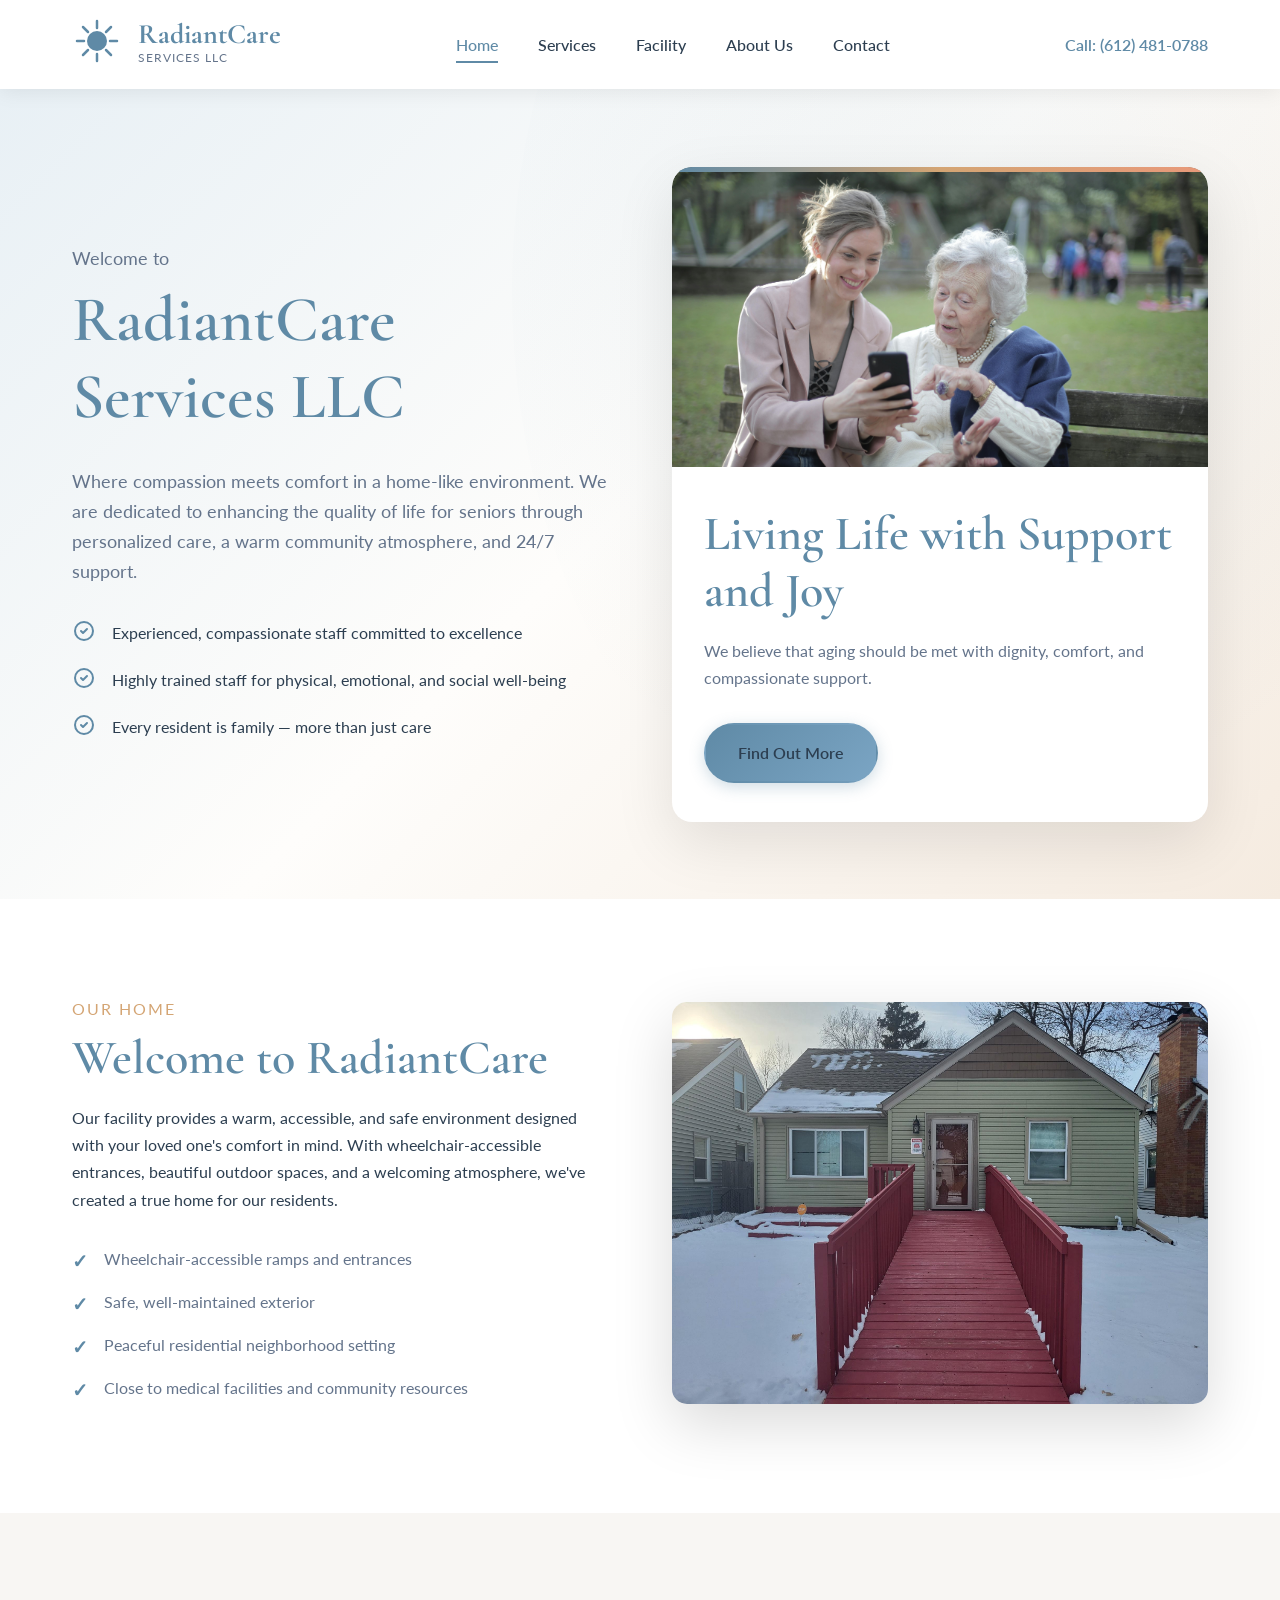
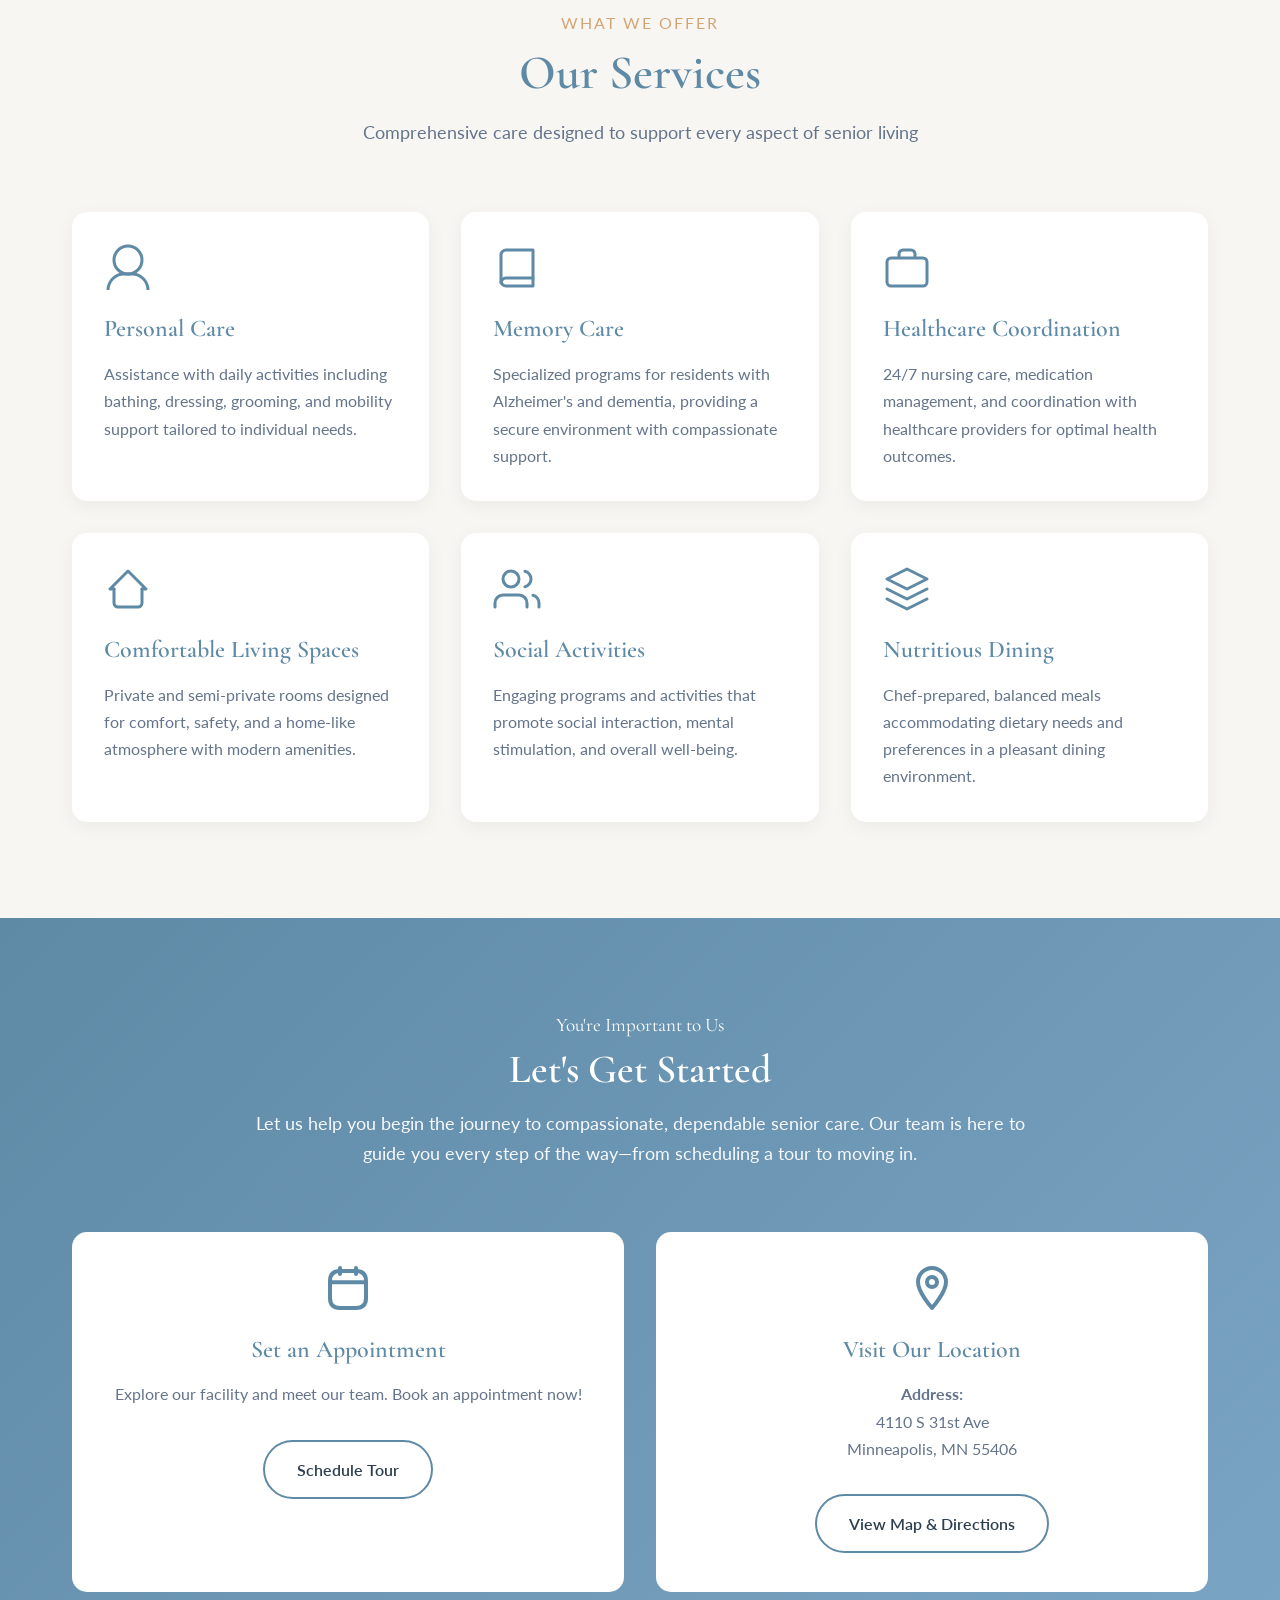
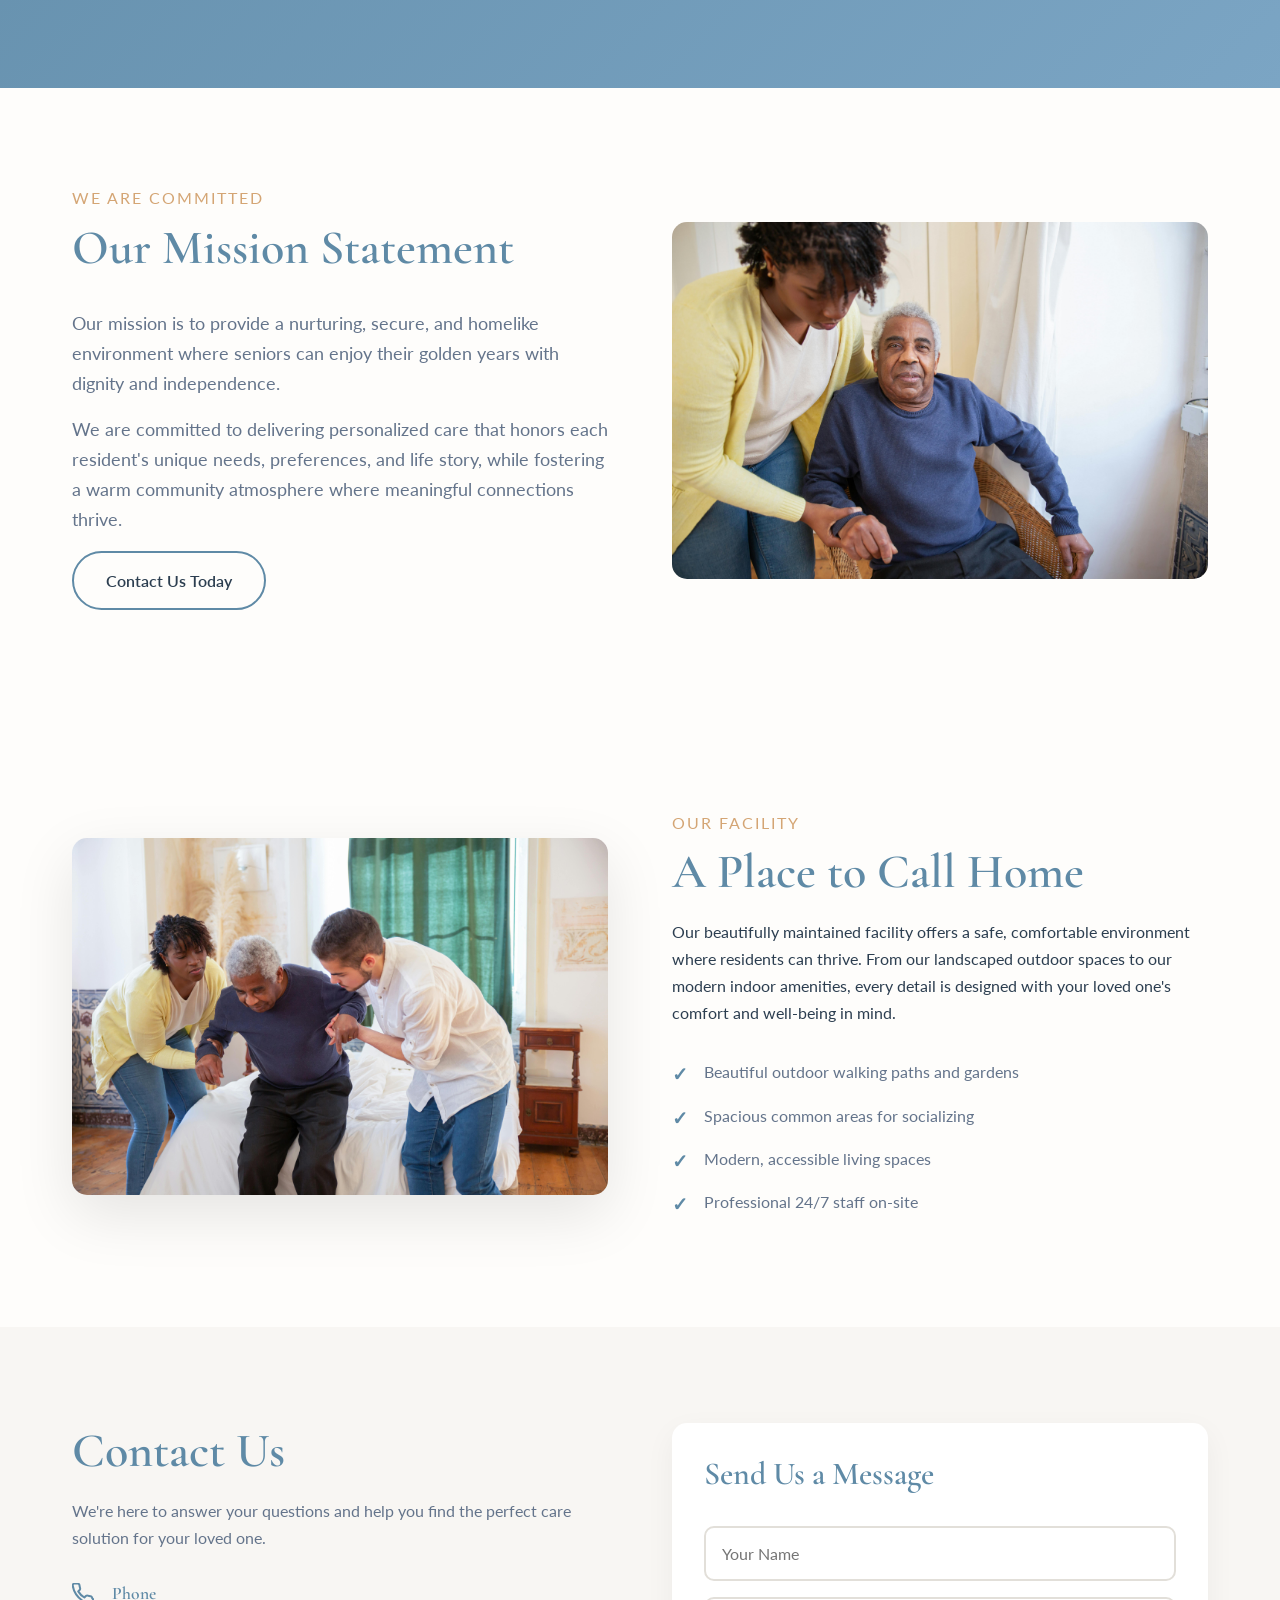
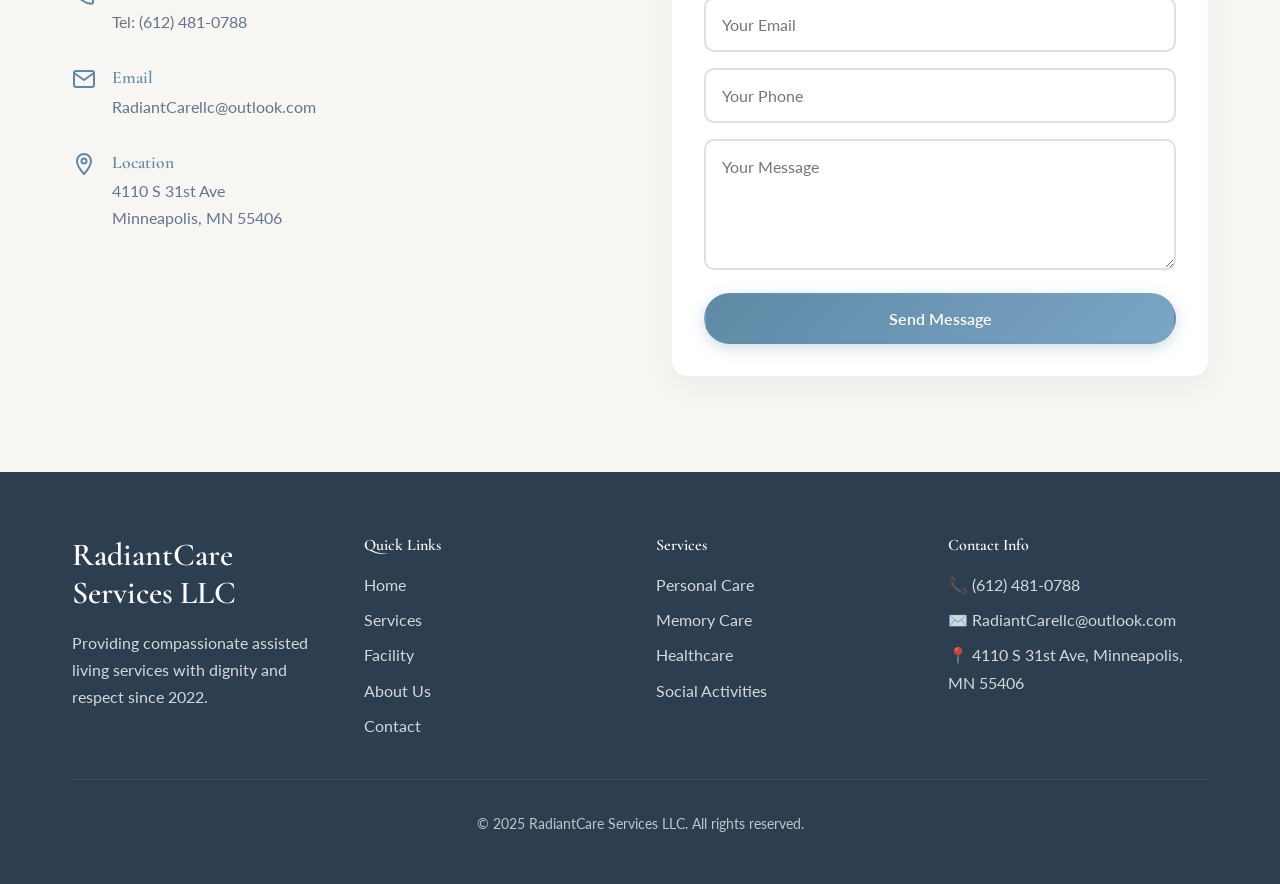
==== index.html @ c95e6b8f "Update index.html" ====
<!DOCTYPE html>
<html lang="en">
<head>
    <meta charset="UTF-8">
    <meta name="viewport" content="width=device-width, initial-scale=1.0">
    <title>RadiantCare Services LLC - Assisted Living with Compassion</title>
    <link rel="stylesheet" href="styles.css">
    <link rel="preconnect" href="https://fonts.googleapis.com">
    <link rel="preconnect" href="https://fonts.gstatic.com" crossorigin>
    <link href="https://fonts.googleapis.com/css2?family=Cormorant+Garamond:wght@300;400;600;700&family=Lato:wght@300;400;700&display=swap" rel="stylesheet">
</head>
<body>
    <!-- Navigation -->
    <nav class="navbar">
        <div class="container">
            <div class="nav-wrapper">
                <div class="logo">
                    <div class="logo-icon">
                        <svg width="50" height="50" viewBox="0 0 50 50" fill="none" xmlns="http://www.w3.org/2000/svg">
                            <!-- Sun circle -->
                            <circle cx="25" cy="25" r="10" fill="currentColor"/>
                            <!-- Sun rays -->
                            <line x1="25" y1="5" x2="25" y2="12" stroke="currentColor" stroke-width="2.5" stroke-linecap="round"/>
                            <line x1="25" y1="38" x2="25" y2="45" stroke="currentColor" stroke-width="2.5" stroke-linecap="round"/>
                            <line x1="5" y1="25" x2="12" y2="25" stroke="currentColor" stroke-width="2.5" stroke-linecap="round"/>
                            <line x1="38" y1="25" x2="45" y2="25" stroke="currentColor" stroke-width="2.5" stroke-linecap="round"/>
                            <line x1="11" y1="11" x2="16" y2="16" stroke="currentColor" stroke-width="2.5" stroke-linecap="round"/>
                            <line x1="34" y1="34" x2="39" y2="39" stroke="currentColor" stroke-width="2.5" stroke-linecap="round"/>
                            <line x1="39" y1="11" x2="34" y2="16" stroke="currentColor" stroke-width="2.5" stroke-linecap="round"/>
                            <line x1="16" y1="34" x2="11" y2="39" stroke="currentColor" stroke-width="2.5" stroke-linecap="round"/>
                        </svg>
                    </div>
                    <div class="logo-text">
                        <span class="logo-name">RadiantCare</span>
                        <span class="logo-tagline">Services LLC</span>
                    </div>
                </div>
                <div class="nav-menu" id="navMenu">
                    <a href="#home" class="nav-link active">Home</a>
                    <a href="#services" class="nav-link">Services</a>
                    <a href="#facility" class="nav-link">Facility</a>
                    <a href="#about" class="nav-link">About Us</a>
                    <a href="#contact" class="nav-link">Contact</a>
                </div>
                <div class="nav-contact">
                    <span class="phone-number">Call: (612) 481-0788</span>
                </div>
                <button class="menu-toggle" id="menuToggle">
                    <span></span>
                    <span></span>
                    <span></span>
                </button>
            </div>
        </div>
    </nav>

    <!-- Hero Section -->
    <section class="hero" id="home">
        <div class="hero-background"></div>
        <div class="container">
            <div class="hero-content">
                <div class="hero-text">
                    <p class="hero-subtitle">Welcome to</p>
                    <h1 class="hero-title">RadiantCare Services LLC</h1>
                    <p class="hero-description">Where compassion meets comfort in a home-like environment. We are dedicated to enhancing the quality of life for seniors through personalized care, a warm community atmosphere, and 24/7 support.</p>
                    <div class="hero-features">
                        <div class="feature-item">
                            <div class="feature-icon">
                                <svg width="24" height="24" viewBox="0 0 24 24" fill="none" xmlns="http://www.w3.org/2000/svg">
                                    <path d="M12 21C16.9706 21 21 16.9706 21 12C21 7.02944 16.9706 3 12 3C7.02944 3 3 7.02944 3 12C3 16.9706 7.02944 21 12 21Z" stroke="currentColor" stroke-width="2"/>
                                    <path d="M9 12L11 14L15 10" stroke="currentColor" stroke-width="2" stroke-linecap="round" stroke-linejoin="round"/>
                                </svg>
                            </div>
                            <p>Experienced, compassionate staff committed to excellence</p>
                        </div>
                        <div class="feature-item">
                            <div class="feature-icon">
                                <svg width="24" height="24" viewBox="0 0 24 24" fill="none" xmlns="http://www.w3.org/2000/svg">
                                    <path d="M12 21C16.9706 21 21 16.9706 21 12C21 7.02944 16.9706 3 12 3C7.02944 3 3 7.02944 3 12C3 16.9706 7.02944 21 12 21Z" stroke="currentColor" stroke-width="2"/>
                                    <path d="M9 12L11 14L15 10" stroke="currentColor" stroke-width="2" stroke-linecap="round" stroke-linejoin="round"/>
                                </svg>
                            </div>
                            <p>Highly trained staff for physical, emotional, and social well-being</p>
                        </div>
                        <div class="feature-item">
                            <div class="feature-icon">
                                <svg width="24" height="24" viewBox="0 0 24 24" fill="none" xmlns="http://www.w3.org/2000/svg">
                                    <path d="M12 21C16.9706 21 21 16.9706 21 12C21 7.02944 16.9706 3 12 3C7.02944 3 3 7.02944 3 12C3 16.9706 7.02944 21 12 21Z" stroke="currentColor" stroke-width="2"/>
                                    <path d="M9 12L11 14L15 10" stroke="currentColor" stroke-width="2" stroke-linecap="round" stroke-linejoin="round"/>
                                </svg>
                            </div>
                            <p>Every resident is family — more than just care</p>
                        </div>
                    </div>
                </div>
                <div class="hero-image">
                    <div class="hero-card">
                        <img src="care3.jpg" alt="Caregiver with senior resident" class="hero-photo">
                        <div class="card-content">
                            <h2>Living Life with Support and Joy</h2>
                            <p>We believe that aging should be met with dignity, comfort, and compassionate support.</p>
                            <a href="#services" class="btn btn-primary">Find Out More</a>
                        </div>
                    </div>
                </div>
            </div>
        </div>
    </section>

    <!-- House Showcase Section -->
    <section class="house-showcase">
        <div class="container">
            <div class="house-content">
                <div class="house-text">
                    <p class="section-subtitle">Our Home</p>
                    <h2 class="section-title">Welcome to RadiantCare</h2>
                    <p>Our facility provides a warm, accessible, and safe environment designed with your loved one's comfort in mind. With wheelchair-accessible entrances, beautiful outdoor spaces, and a welcoming atmosphere, we've created a true home for our residents.</p>
                    <ul class="house-features">
                        <li>Wheelchair-accessible ramps and entrances</li>
                        <li>Safe, well-maintained exterior</li>
                        <li>Peaceful residential neighborhood setting</li>
                        <li>Close to medical facilities and community resources</li>
                    </ul>
                </div>
                <div class="house-image">
                    <img src="house.png" alt="RadiantCare Services facility exterior" class="house-photo">
                </div>
            </div>
        </div>
    </section>

    <!-- Services Section -->
    <section class="services" id="services">
        <div class="container">
            <div class="section-header">
                <p class="section-subtitle">What We Offer</p>
                <h2 class="section-title">Our Services</h2>
                <p class="section-description">Comprehensive care designed to support every aspect of senior living</p>
            </div>
            <div class="services-grid">
                <div class="service-card">
                    <div class="service-icon">
                        <svg width="48" height="48" viewBox="0 0 24 24" fill="none" xmlns="http://www.w3.org/2000/svg">
                            <path d="M12 15C15.866 15 19 11.866 19 8C19 4.13401 15.866 1 12 1C8.13401 1 5 4.13401 5 8C5 11.866 8.13401 15 12 15Z" stroke="currentColor" stroke-width="1.5"/>
                            <path d="M2 23C2 18.5817 5.58172 15 10 15H14C18.4183 15 22 18.5817 22 23" stroke="currentColor" stroke-width="1.5"/>
                        </svg>
                    </div>
                    <h3>Personal Care</h3>
                    <p>Assistance with daily activities including bathing, dressing, grooming, and mobility support tailored to individual needs.</p>
                </div>
                <div class="service-card">
                    <div class="service-icon">
                        <svg width="48" height="48" viewBox="0 0 24 24" fill="none" xmlns="http://www.w3.org/2000/svg">
                            <path d="M4 19.5C4 18.837 4.26339 18.2011 4.73223 17.7322C5.20107 17.2634 5.83696 17 6.5 17H20" stroke="currentColor" stroke-width="1.5" stroke-linecap="round" stroke-linejoin="round"/>
                            <path d="M6.5 3H20V21H6.5C5.83696 21 5.20107 20.7366 4.73223 20.2678C4.26339 19.7989 4 19.163 4 18.5V5.5C4 4.83696 4.26339 4.20107 4.73223 3.73223C5.20107 3.26339 5.83696 3 6.5 3Z" stroke="currentColor" stroke-width="1.5" stroke-linecap="round" stroke-linejoin="round"/>
                        </svg>
                    </div>
                    <h3>Memory Care</h3>
                    <p>Specialized programs for residents with Alzheimer's and dementia, providing a secure environment with compassionate support.</p>
                </div>
                <div class="service-card">
                    <div class="service-icon">
                        <svg width="48" height="48" viewBox="0 0 24 24" fill="none" xmlns="http://www.w3.org/2000/svg">
                            <path d="M20 7H4C2.89543 7 2 7.89543 2 9V19C2 20.1046 2.89543 21 4 21H20C21.1046 21 22 20.1046 22 19V9C22 7.89543 21.1046 7 20 7Z" stroke="currentColor" stroke-width="1.5"/>
                            <path d="M16 7V5C16 4.46957 15.7893 3.96086 15.4142 3.58579C15.0391 3.21071 14.5304 3 14 3H10C9.46957 3 8.96086 3.21071 8.58579 3.58579C8.21071 3.96086 8 4.46957 8 5V7" stroke="currentColor" stroke-width="1.5"/>
                        </svg>
                    </div>
                    <h3>Healthcare Coordination</h3>
                    <p>24/7 nursing care, medication management, and coordination with healthcare providers for optimal health outcomes.</p>
                </div>
                <div class="service-card">
                    <div class="service-icon">
                        <svg width="48" height="48" viewBox="0 0 24 24" fill="none" xmlns="http://www.w3.org/2000/svg">
                            <path d="M5 12H3L12 3L21 12H19" stroke="currentColor" stroke-width="1.5" stroke-linecap="round" stroke-linejoin="round"/>
                            <path d="M5 12V19C5 19.5304 5.21071 20.0391 5.58579 20.4142C5.96086 20.7893 6.46957 21 7 21H17C17.5304 21 18.0391 20.7893 18.4142 20.4142C18.7893 20.0391 19 19.5304 19 19V12" stroke="currentColor" stroke-width="1.5" stroke-linecap="round" stroke-linejoin="round"/>
                        </svg>
                    </div>
                    <h3>Comfortable Living Spaces</h3>
                    <p>Private and semi-private rooms designed for comfort, safety, and a home-like atmosphere with modern amenities.</p>
                </div>
                <div class="service-card">
                    <div class="service-icon">
                        <svg width="48" height="48" viewBox="0 0 24 24" fill="none" xmlns="http://www.w3.org/2000/svg">
                            <path d="M17 21V19C17 17.9391 16.5786 16.9217 15.8284 16.1716C15.0783 15.4214 14.0609 15 13 15H5C3.93913 15 2.92172 15.4214 2.17157 16.1716C1.42143 16.9217 1 17.9391 1 19V21" stroke="currentColor" stroke-width="1.5" stroke-linecap="round" stroke-linejoin="round"/>
                            <path d="M9 11C11.2091 11 13 9.20914 13 7C13 4.79086 11.2091 3 9 3C6.79086 3 5 4.79086 5 7C5 9.20914 6.79086 11 9 11Z" stroke="currentColor" stroke-width="1.5" stroke-linecap="round" stroke-linejoin="round"/>
                            <path d="M23 21V19C22.9993 18.1137 22.7044 17.2528 22.1614 16.5523C21.6184 15.8519 20.8581 15.3516 20 15.13" stroke="currentColor" stroke-width="1.5" stroke-linecap="round" stroke-linejoin="round"/>
                            <path d="M16 3.13C16.8604 3.35031 17.623 3.85071 18.1676 4.55232C18.7122 5.25392 19.0078 6.11683 19.0078 7.005C19.0078 7.89318 18.7122 8.75608 18.1676 9.45769C17.623 10.1593 16.8604 10.6597 16 10.88" stroke="currentColor" stroke-width="1.5" stroke-linecap="round" stroke-linejoin="round"/>
                        </svg>
                    </div>
                    <h3>Social Activities</h3>
                    <p>Engaging programs and activities that promote social interaction, mental stimulation, and overall well-being.</p>
                </div>
                <div class="service-card">
                    <div class="service-icon">
                        <svg width="48" height="48" viewBox="0 0 24 24" fill="none" xmlns="http://www.w3.org/2000/svg">
                            <path d="M12 2L2 7L12 12L22 7L12 2Z" stroke="currentColor" stroke-width="1.5" stroke-linecap="round" stroke-linejoin="round"/>
                            <path d="M2 17L12 22L22 17" stroke="currentColor" stroke-width="1.5" stroke-linecap="round" stroke-linejoin="round"/>
                            <path d="M2 12L12 17L22 12" stroke="currentColor" stroke-width="1.5" stroke-linecap="round" stroke-linejoin="round"/>
                        </svg>
                    </div>
                    <h3>Nutritious Dining</h3>
                    <p>Chef-prepared, balanced meals accommodating dietary needs and preferences in a pleasant dining environment.</p>
                </div>
            </div>
        </div>
    </section>

    <!-- CTA Section -->
    <section class="cta-section">
        <div class="container">
            <div class="cta-content">
                <div class="cta-text">
                    <h2>You're Important to Us</h2>
                    <h3>Let's Get Started</h3>
                    <p>Let us help you begin the journey to compassionate, dependable senior care. Our team is here to guide you every step of the way—from scheduling a tour to moving in.</p>
                </div>
                <div class="cta-actions">
                    <div class="cta-card">
                        <div class="cta-icon">
                            <svg width="48" height="48" viewBox="0 0 24 24" fill="none" xmlns="http://www.w3.org/2000/svg">
                                <path d="M8 2V5" stroke="currentColor" stroke-width="2" stroke-linecap="round" stroke-linejoin="round"/>
                                <path d="M16 2V5" stroke="currentColor" stroke-width="2" stroke-linecap="round" stroke-linejoin="round"/>
                                <path d="M3.5 9.09H20.5" stroke="currentColor" stroke-width="2" stroke-linecap="round" stroke-linejoin="round"/>
                                <path d="M21 8.5V17C21 20 19.5 22 16 22H8C4.5 22 3 20 3 17V8.5C3 5.5 4.5 3.5 8 3.5H16C19.5 3.5 21 5.5 21 8.5Z" stroke="currentColor" stroke-width="2" stroke-linecap="round" stroke-linejoin="round"/>
                            </svg>
                        </div>
                        <h4>Set an Appointment</h4>
                        <p>Explore our facility and meet our team. Book an appointment now!</p>
                        <a href="mailto:RadiantCarellc@outlook.com?subject=Schedule%20Tour%20Request&body=Hello,%0D%0A%0D%0AI%20would%20like%20to%20schedule%20a%20tour%20of%20RadiantCare%20Services.%0D%0A%0D%0AName:%20%0D%0APhone:%20%0D%0APreferred%20Date/Time:%20%0D%0A%0D%0AThank%20you!" class="btn btn-secondary">Schedule Tour</a>
                    </div>
                    <div class="cta-card">
                        <div class="cta-icon">
                            <svg width="48" height="48" viewBox="0 0 24 24" fill="none" xmlns="http://www.w3.org/2000/svg">
                                <path d="M12 2C8.13 2 5 5.13 5 9C5 14.25 12 22 12 22C12 22 19 14.25 19 9C19 5.13 15.87 2 12 2Z" stroke="currentColor" stroke-width="2" stroke-linecap="round" stroke-linejoin="round"/>
                                <path d="M12 11.5C13.3807 11.5 14.5 10.3807 14.5 9C14.5 7.61929 13.3807 6.5 12 6.5C10.6193 6.5 9.5 7.61929 9.5 9C9.5 10.3807 10.6193 11.5 12 11.5Z" stroke="currentColor" stroke-width="2" stroke-linecap="round" stroke-linejoin="round"/>
                            </svg>
                        </div>
                        <h4>Visit Our Location</h4>
                        <p><strong>Address:</strong><br>4110 S 31st Ave<br>Minneapolis, MN 55406</p>
                        <a href="https://www.google.com/maps/search/?api=1&query=4110+S+31st+Ave+Minneapolis+MN+55406" target="_blank" class="btn btn-secondary">View Map & Directions</a>
                    </div>
                </div>
            </div>
        </div>
    </section>

    <!-- Mission Section -->
    <section class="mission" id="about">
        <div class="container">
            <div class="mission-wrapper">
                <div class="mission-content">
                    <p class="mission-label">We Are Committed</p>
                    <h2 class="mission-title">Our Mission Statement</h2>
                    <p class="mission-text">Our mission is to provide a nurturing, secure, and homelike environment where seniors can enjoy their golden years with dignity and independence.</p>
                    <p class="mission-text">We are committed to delivering personalized care that honors each resident's unique needs, preferences, and life story, while fostering a warm community atmosphere where meaningful connections thrive.</p>
                    <a href="#contact" class="btn btn-outline">Contact Us Today</a>
                </div>
                <div class="mission-image">
                    <img src="care2.jpg" alt="Compassionate care at RadiantCare" class="mission-photo">
                </div>
            </div>
        </div>
    </section>

    <!-- Facility Preview Section -->
    <section class="facility-preview" id="facility">
        <div class="container">
            <div class="facility-content">
                <div class="facility-image">
                    <img src="care1.jpg" alt="Quality care at RadiantCare" class="facility-photo">
                </div>
                <div class="facility-text">
                    <p class="section-subtitle">Our Facility</p>
                    <h2 class="section-title">A Place to Call Home</h2>
                    <p>Our beautifully maintained facility offers a safe, comfortable environment where residents can thrive. From our landscaped outdoor spaces to our modern indoor amenities, every detail is designed with your loved one's comfort and well-being in mind.</p>
                    <ul class="facility-features">
                        <li>Beautiful outdoor walking paths and gardens</li>
                        <li>Spacious common areas for socializing</li>
                        <li>Modern, accessible living spaces</li>
                        <li>Professional 24/7 staff on-site</li>
                    </ul>
                </div>
            </div>
        </div>
    </section>

    <!-- Contact Section -->
    <section class="contact" id="contact">
        <div class="container">
            <div class="contact-wrapper">
                <div class="contact-info">
                    <h2>Contact Us</h2>
                    <p>We're here to answer your questions and help you find the perfect care solution for your loved one.</p>
                    
                    <div class="contact-details">
                        <div class="contact-item">
                            <div class="contact-icon">
                                <svg width="24" height="24" viewBox="0 0 24 24" fill="none" xmlns="http://www.w3.org/2000/svg">
                                    <path d="M21 15.9999V18.9999C21.0011 19.2662 20.9441 19.5299 20.8325 19.7727C20.7209 20.0154 20.5573 20.2312 20.3521 20.4044C20.1469 20.5776 19.9046 20.7042 19.6407 20.7753C19.3769 20.8464 19.0986 20.8603 18.83 20.8159C15.7428 20.3737 12.787 19.2271 10.19 17.4599C7.77382 15.8429 5.72533 13.7944 4.10833 11.3782C2.33333 8.7677 1.18659 5.79562 0.753333 2.69321C0.708953 2.42568 0.722517 2.14899 0.793303 1.88629C0.86409 1.62359 0.990246 1.38229 1.16227 1.17783C1.3343 0.973365 1.54905 0.809501 1.79065 0.697594C2.03225 0.585686 2.29478 0.527906 2.56 0.527832H5.56C6.03013 0.523023 6.48473 0.693577 6.83478 1.0068C7.18484 1.32001 7.40811 1.75451 7.46 2.21983C7.55774 3.14947 7.75728 4.06585 8.05333 4.95316C8.18759 5.33425 8.20126 5.74663 8.09272 6.13629C7.98417 6.52595 7.75869 6.87426 7.44333 7.13316L6.20667 8.36983C7.71866 10.8811 9.84189 13.0043 12.3533 14.5163L13.59 13.2796C13.8489 12.9643 14.1972 12.7388 14.5869 12.6302C14.9765 12.5217 15.3889 12.5354 15.77 12.6696C16.6573 12.9657 17.5737 13.1652 18.5033 13.2629C18.9729 13.3151 19.4107 13.5418 19.7241 13.8969C20.0375 14.252 20.2045 14.7118 20.1933 15.1849L21 15.9999Z" stroke="currentColor" stroke-width="2" stroke-linecap="round" stroke-linejoin="round"/>
                                </svg>
                            </div>
                            <div>
                                <h4>Phone</h4>
                                <p>Tel: (612) 481-0788</p>
                            </div>
                        </div>
                        
                        <div class="contact-item">
                            <div class="contact-icon">
                                <svg width="24" height="24" viewBox="0 0 24 24" fill="none" xmlns="http://www.w3.org/2000/svg">
                                    <path d="M4 4H20C21.1 4 22 4.9 22 6V18C22 19.1 21.1 20 20 20H4C2.9 20 2 19.1 2 18V6C2 4.9 2.9 4 4 4Z" stroke="currentColor" stroke-width="2" stroke-linecap="round" stroke-linejoin="round"/>
                                    <path d="M22 6L12 13L2 6" stroke="currentColor" stroke-width="2" stroke-linecap="round" stroke-linejoin="round"/>
                                </svg>
                            </div>
                            <div>
                                <h4>Email</h4>
                                <p>RadiantCarellc@outlook.com</p>
                            </div>
                        </div>
                        
                        <div class="contact-item">
                            <div class="contact-icon">
                                <svg width="24" height="24" viewBox="0 0 24 24" fill="none" xmlns="http://www.w3.org/2000/svg">
                                    <path d="M12 2C8.13 2 5 5.13 5 9C5 14.25 12 22 12 22C12 22 19 14.25 19 9C19 5.13 15.87 2 12 2Z" stroke="currentColor" stroke-width="2" stroke-linecap="round" stroke-linejoin="round"/>
                                    <path d="M12 11.5C13.3807 11.5 14.5 10.3807 14.5 9C14.5 7.61929 13.3807 6.5 12 6.5C10.6193 6.5 9.5 7.61929 9.5 9C9.5 10.3807 10.6193 11.5 12 11.5Z" stroke="currentColor" stroke-width="2" stroke-linecap="round" stroke-linejoin="round"/>
                                </svg>
                            </div>
                            <div>
                                <h4>Location</h4>
                                <p>4110 S 31st Ave</p>
                                <p>Minneapolis, MN 55406</p>
                            </div>
                        </div>
                    </div>
                </div>
                
                <div class="contact-form">
                    <h3>Send Us a Message</h3>
                    <form action="https://formspree.io/f/xanyglvb" method="POST" id="contactForm">
                        <div class="form-group">
                            <input type="text" name="name" placeholder="Your Name" required>
                        </div>
                        <div class="form-group">
                            <input type="email" name="email" placeholder="Your Email" required>
                        </div>
                        <div class="form-group">
                            <input type="tel" name="phone" placeholder="Your Phone">
                        </div>
                        <div class="form-group">
                            <textarea name="message" placeholder="Your Message" rows="5" required></textarea>
                        </div>
                        <button type="submit" class="btn btn-primary btn-full">Send Message</button>
                    </form>
                </div>
            </div>
        </div>
    </section>

    <!-- Footer -->
    <footer class="footer">
        <div class="container">
            <div class="footer-content">
                <div class="footer-section">
                    <h3>RadiantCare Services LLC</h3>
                    <p>Providing compassionate assisted living services with dignity and respect since 2022.</p>
                </div>
                <div class="footer-section">
                    <h4>Quick Links</h4>
                    <ul>
                        <li><a href="#home">Home</a></li>
                        <li><a href="#services">Services</a></li>
                        <li><a href="#facility">Facility</a></li>
                        <li><a href="#about">About Us</a></li>
                        <li><a href="#contact">Contact</a></li>
                    </ul>
                </div>
                <div class="footer-section">
                    <h4>Services</h4>
                    <ul>
                        <li><a href="#services">Personal Care</a></li>
                        <li><a href="#services">Memory Care</a></li>
                        <li><a href="#services">Healthcare</a></li>
                        <li><a href="#services">Social Activities</a></li>
                    </ul>
                </div>
                <div class="footer-section">
                    <h4>Contact Info</h4>
                    <ul class="contact-list">
                        <li>📞 (612) 481-0788</li>
                        <li>✉️ RadiantCarellc@outlook.com</li>
                        <li>📍 4110 S 31st Ave, Minneapolis, MN 55406</li>
                    </ul>
                </div>
            </div>
            <div class="footer-bottom">
                <p>&copy; 2025 RadiantCare Services LLC. All rights reserved.
---- styles.css ----
/* CSS Variables */
:root {
    /* Colors - Warm, trustworthy palette */
    --primary-color: #5f8aa6;
    --primary-light: #7ba5c4;
    --primary-dark: #4a6d85;
    --secondary-color: #d4a574;
    --accent-color: #e8997a;
    --text-dark: #2c3e50;
    --text-light: #64748b;
    --background: #fefdfb;
    --background-alt: #f8f6f3;
    --border-color: #e2dfd9;
    --white: #ffffff;
    
    /* Typography */
    --font-display: 'Cormorant Garamond', serif;
    --font-body: 'Lato', sans-serif;
    
    /* Spacing */
    --spacing-xs: 0.5rem;
    --spacing-sm: 1rem;
    --spacing-md: 2rem;
    --spacing-lg: 4rem;
    --spacing-xl: 6rem;
    
    /* Transitions */
    --transition: all 0.3s cubic-bezier(0.4, 0, 0.2, 1);
}

/* Reset & Base Styles */
* {
    margin: 0;
    padding: 0;
    box-sizing: border-box;
}

html {
    scroll-behavior: smooth;
}

body {
    font-family: var(--font-body);
    color: var(--text-dark);
    background-color: var(--background);
    line-height: 1.7;
    overflow-x: hidden;
}

.container {
    max-width: 1200px;
    margin: 0 auto;
    padding: 0 var(--spacing-md);
}

/* Typography */
h1, h2, h3, h4, h5, h6 {
    font-family: var(--font-display);
    font-weight: 600;
    line-height: 1.2;
    margin-bottom: var(--spacing-sm);
}

h1 {
    font-size: clamp(2.5rem, 5vw, 4rem);
}

h2 {
    font-size: clamp(2rem, 4vw, 3rem);
}

h3 {
    font-size: clamp(1.5rem, 3vw, 2rem);
}

p {
    margin-bottom: var(--spacing-sm);
}

/* Buttons */
.btn {
    font-family: var(--font-body);
    padding: 0.875rem 2rem;
    border: 2px solid transparent;
    border-radius: 50px;
    font-size: 1rem;
    font-weight: 600;
    cursor: pointer;
    transition: var(--transition);
    text-decoration: none;
    display: inline-block;
    position: relative;
    overflow: hidden;
    text-align: center;
}

a.btn {
    color: inherit;
}

.btn::before {
    content: '';
    position: absolute;
    top: 50%;
    left: 50%;
    width: 0;
    height: 0;
    border-radius: 50%;
    background: rgba(255, 255, 255, 0.2);
    transform: translate(-50%, -50%);
    transition: width 0.6s, height 0.6s;
}

.btn:hover::before {
    width: 300px;
    height: 300px;
}

.btn-primary {
    background: linear-gradient(135deg, var(--primary-color), var(--primary-light));
    color: var(--white);
    box-shadow: 0 4px 15px rgba(95, 138, 166, 0.3);
}

.btn-primary:hover {
    transform: translateY(-2px);
    box-shadow: 0 6px 20px rgba(95, 138, 166, 0.4);
}

.btn-secondary {
    background: var(--white);
    color: var(--primary-color);
    border-color: var(--primary-color);
}

.btn-secondary:hover {
    background: var(--primary-color);
    color: var(--white);
}

.btn-outline {
    background: transparent;
    color: var(--primary-color);
    border-color: var(--primary-color);
}

.btn-outline:hover {
    background: var(--primary-color);
    color: var(--white);
}

.btn-full {
    width: 100%;
}

/* Navigation */
.navbar {
    background: var(--white);
    box-shadow: 0 2px 20px rgba(0, 0, 0, 0.08);
    position: sticky;
    top: 0;
    z-index: 1000;
    animation: slideDown 0.5s ease-out;
}

@keyframes slideDown {
    from {
        transform: translateY(-100%);
        opacity: 0;
    }
    to {
        transform: translateY(0);
        opacity: 1;
    }
}

.nav-wrapper {
    display: flex;
    justify-content: space-between;
    align-items: center;
    padding: 1rem 0;
}

.logo {
    display: flex;
    align-items: center;
    gap: 1rem;
}

.logo-icon {
    color: var(--primary-color);
    animation: pulse 2s infinite;
}

@keyframes pulse {
    0%, 100% {
        transform: scale(1);
    }
    50% {
        transform: scale(1.05);
    }
}

.logo-text {
    display: flex;
    flex-direction: column;
}

.logo-name {
    font-family: var(--font-display);
    font-size: 1.75rem;
    font-weight: 700;
    color: var(--primary-color);
    line-height: 1;
}

.logo-tagline {
    font-size: 0.75rem;
    color: var(--text-light);
    text-transform: uppercase;
    letter-spacing: 1px;
}

.nav-menu {
    display: flex;
    gap: 2.5rem;
}

.nav-link {
    color: var(--text-dark);
    text-decoration: none;
    font-weight: 500;
    position: relative;
    transition: var(--transition);
}

.nav-link::after {
    content: '';
    position: absolute;
    bottom: -5px;
    left: 0;
    width: 0;
    height: 2px;
    background: var(--primary-color);
    transition: width 0.3s ease;
}

.nav-link:hover,
.nav-link.active {
    color: var(--primary-color);
}

.nav-link:hover::after,
.nav-link.active::after {
    width: 100%;
}

.nav-contact {
    display: flex;
    align-items: center;
}

.phone-number {
    font-weight: 600;
    color: var(--primary-color);
}

.menu-toggle {
    display: none;
    flex-direction: column;
    gap: 5px;
    background: none;
    border: none;
    cursor: pointer;
}

.menu-toggle span {
    width: 25px;
    height: 3px;
    background: var(--primary-color);
    transition: var(--transition);
}

/* Hero Section */
.hero {
    position: relative;
    min-height: 90vh;
    display: flex;
    align-items: center;
    padding: var(--spacing-lg) 0;
    overflow: hidden;
}

.hero-background {
    position: absolute;
    top: 0;
    left: 0;
    width: 100%;
    height: 100%;
    background: linear-gradient(135deg, #e8f0f5 0%, #fefdfb 50%, #f5ebe0 100%);
    z-index: -1;
}

.hero-background::before {
    content: '';
    position: absolute;
    top: -50%;
    right: -10%;
    width: 70%;
    height: 150%;
    background: radial-gradient(circle, rgba(95, 138, 166, 0.08) 0%, transparent 70%);
    border-radius: 50%;
    animation: float 20s infinite ease-in-out;
}

@keyframes float {
    0%, 100% {
        transform: translate(0, 0) rotate(0deg);
    }
    33% {
        transform: translate(30px, -30px) rotate(5deg);
    }
    66% {
        transform: translate(-20px, 20px) rotate(-5deg);
    }
}

.hero-content {
    display: grid;
    grid-template-columns: 1fr 1fr;
    gap: var(--spacing-lg);
    align-items: center;
}

.hero-text {
    animation: fadeInLeft 1s ease-out;
}

@keyframes fadeInLeft {
    from {
        opacity: 0;
        transform: translateX(-50px);
    }
    to {
        opacity: 1;
        transform: translateX(0);
    }
}

.hero-subtitle {
    font-size: 1.1rem;
    color: var(--text-light);
    margin-bottom: 0.5rem;
}

.hero-title {
    color: var(--primary-color);
    margin-bottom: var(--spacing-md);
    position: relative;
    display: inline-block;
}

.hero-description {
    font-size: 1.1rem;
    color: var(--text-light);
    margin-bottom: var(--spacing-md);
    max-width: 600px;
}

.hero-features {
    display: flex;
    flex-direction: column;
    gap: 1rem;
    margin-top: var(--spacing-md);
}

.feature-item {
    display: flex;
    gap: 1rem;
    align-items: flex-start;
    animation: fadeInUp 0.8s ease-out backwards;
}

.feature-item:nth-child(1) {
    animation-delay: 0.2s;
}

.feature-item:nth-child(2) {
    animation-delay: 0.4s;
}

.feature-item:nth-child(3) {
    animation-delay: 0.6s;
}

@keyframes fadeInUp {
    from {
        opacity: 0;
        transform: translateY(30px);
    }
    to {
        opacity: 1;
        transform: translateY(0);
    }
}

.feature-icon {
    color: var(--primary-color);
    flex-shrink: 0;
}

.feature-item p {
    margin: 0;
    color: var(--text-dark);
}

.hero-image {
    animation: fadeInRight 1s ease-out;
}

@keyframes fadeInRight {
    from {
        opacity: 0;
        transform: translateX(50px);
    }
    to {
        opacity: 1;
        transform: translateX(0);
    }
}

.hero-card {
    background: var(--white);
    border-radius: 20px;
    padding: 0;
    box-shadow: 0 20px 60px rgba(0, 0, 0, 0.1);
    position: relative;
    overflow: hidden;
}

.hero-photo {
    width: 100%;
    height: 300px;
    object-fit: cover;
    border-radius: 20px 20px 0 0;
}

.hero-card::before {
    content: '';
    position: absolute;
    top: 0;
    left: 0;
    width: 100%;
    height: 5px;
    background: linear-gradient(90deg, var(--primary-color), var(--secondary-color), var(--accent-color));
}

.card-content {
    padding: var(--spacing-md);
}

.card-content h2 {
    color: var(--primary-color);
    margin-bottom: var(--spacing-sm);
}

.card-content p {
    color: var(--text-light);
    margin-bottom: var(--spacing-md);
}

/* House Showcase Section */
.house-showcase {
    padding: var(--spacing-xl) 0;
    background: var(--white);
}

.house-content {
    display: grid;
    grid-template-columns: 1fr 1fr;
    gap: var(--spacing-lg);
    align-items: center;
}

.house-photo {
    width: 100%;
    height: auto;
    border-radius: 15px;
    box-shadow: 0 20px 60px rgba(0, 0, 0, 0.15);
}

.house-features {
    list-style: none;
    margin-top: var(--spacing-md);
}

.house-features li {
    padding-left: 2rem;
    margin-bottom: 1rem;
    position: relative;
    color: var(--text-light);
}

.house-features li::before {
    content: "✓";
    position: absolute;
    left: 0;
    color: var(--primary-color);
    font-weight: bold;
    font-size: 1.2rem;
}

/* Services Section */
.services {
    padding: var(--spacing-xl) 0;
    background: var(--background-alt);
}

.section-header {
    text-align: center;
    margin-bottom: var(--spacing-lg);
    animation: fadeInUp 0.8s ease-out;
}

.section-subtitle {
    color: var(--secondary-color);
    font-size: 1rem;
    text-transform: uppercase;
    letter-spacing: 2px;
    margin-bottom: 0.5rem;
}

.section-title {
    color: var(--primary-color);
    margin-bottom: var(--spacing-sm);
}

.section-description {
    color: var(--text-light);
    font-size: 1.1rem;
    max-width: 600px;
    margin: 0 auto;
}

.services-grid {
    display: grid;
    grid-template-columns: repeat(auto-fit, minmax(300px, 1fr));
    gap: var(--spacing-md);
}

.service-card {
    background: var(--white);
    padding: var(--spacing-md);
    border-radius: 15px;
    box-shadow: 0 5px 20px rgba(0, 0, 0, 0.05);
    transition: var(--transition);
    animation: fadeInUp 0.8s ease-out backwards;
}

.service-card:nth-child(1) { animation-delay: 0.1s; }
.service-card:nth-child(2) { animation-delay: 0.2s; }
.service-card:nth-child(3) { animation-delay: 0.3s; }
.service-card:nth-child(4) { animation-delay: 0.4s; }
.service-card:nth-child(5) { animation-delay: 0.5s; }
.service-card:nth-child(6) { animation-delay: 0.6s; }

.service-card:hover {
    transform: translateY(-10px);
    box-shadow: 0 15px 40px rgba(95, 138, 166, 0.15);
}

.service-icon {
    color: var(--primary-color);
    margin-bottom: var(--spacing-sm);
}

.service-card h3 {
    color: var(--primary-color);
    font-size: 1.5rem;
    margin-bottom: var(--spacing-sm);
}

.service-card p {
    color: var(--text-light);
    margin: 0;
}

/* CTA Section */
.cta-section {
    padding: var(--spacing-xl) 0;
    background: linear-gradient(135deg, var(--primary-color), var(--primary-light));
    color: var(--white);
}

.cta-content {
    text-align: center;
}

.cta-text {
    margin-bottom: var(--spacing-lg);
}

.cta-text h2 {
    color: var(--white);
    font-size: 1.2rem;
    font-weight: 400;
    margin-bottom: 0.5rem;
}

.cta-text h3 {
    color: var(--white);
    font-size: 2.5rem;
    margin-bottom: var(--spacing-sm);
}

.cta-text p {
    font-size: 1.1rem;
    opacity: 0.95;
    max-width: 800px;
    margin: 0 auto;
}

.cta-actions {
    display: grid;
    grid-template-columns: repeat(auto-fit, minmax(300px, 1fr));
    gap: var(--spacing-md);
    margin-top: var(--spacing-lg);
}

.cta-card {
    background: var(--white);
    padding: var(--spacing-md);
    border-radius: 15px;
    color: var(--text-dark);
    transition: var(--transition);
}

.cta-card:hover {
    transform: scale(1.05);
    box-shadow: 0 20px 40px rgba(0, 0, 0, 0.2);
}

.cta-icon {
    color: var(--primary-color);
    margin-bottom: var(--spacing-sm);
}

.cta-card h4 {
    color: var(--primary-color);
    font-size: 1.5rem;
    margin-bottom: var(--spacing-sm);
}

.cta-card p {
    color: var(--text-light);
    margin-bottom: var(--spacing-md);
}

/* Mission Section */
.mission {
    padding: var(--spacing-xl) 0;
    background: var(--background);
}

.mission-wrapper {
    display: grid;
    grid-template-columns: 1fr 1fr;
    gap: var(--spacing-lg);
    align-items: center;
}

.mission-content {
    animation: fadeInLeft 0.8s ease-out;
}

.mission-label {
    color: var(--secondary-color);
    font-size: 1rem;
    text-transform: uppercase;
    letter-spacing: 2px;
    margin-bottom: 0.5rem;
}

.mission-title {
    color: var(--primary-color);
    margin-bottom: var(--spacing-md);
}

.mission-text {
    color: var(--text-light);
    font-size: 1.1rem;
    margin-bottom: var(--spacing-sm);
}

.mission-image {
    animation: fadeInRight 0.8s ease-out;
}

.image-placeholder {
    border-radius: 15px;
    overflow: hidden;
    box-shadow: 0 20px 60px rgba(0, 0, 0, 0.1);
}

.mission-photo {
    width: 100%;
    height: 100%;
    object-fit: cover;
    border-radius: 15px;
    display: block;
}

/* Contact Section */
.contact {
    padding: var(--spacing-xl) 0;
    background: var(--background-alt);
}

/* Facility Preview Section */
.facility-preview {
    padding: var(--spacing-xl) 0;
    background: var(--background);
}

.facility-content {
    display: grid;
    grid-template-columns: 1fr 1fr;
    gap: var(--spacing-lg);
    align-items: center;
}

.facility-photo {
    width: 100%;
    height: 100%;
    object-fit: cover;
    border-radius: 15px;
    box-shadow: 0 20px 60px rgba(0, 0, 0, 0.1);
}

.facility-features {
    list-style: none;
    margin-top: var(--spacing-md);
}

.facility-features li {
    padding-left: 2rem;
    margin-bottom: 1rem;
    position: relative;
    color: var(--text-light);
}

.facility-features li::before {
    content: "✓";
    position: absolute;
    left: 0;
    color: var(--primary-color);
    font-weight: bold;
    font-size: 1.2rem;
}

.contact-wrapper {
    display: grid;
    grid-template-columns: 1fr 1fr;
    gap: var(--spacing-lg);
}

.contact-info h2 {
    color: var(--primary-color);
    margin-bottom: var(--spacing-sm);
}

.contact-info > p {
    color: var(--text-light);
    margin-bottom: var(--spacing-md);
}

.contact-details {
    display: flex;
    flex-direction: column;
    gap: var(--spacing-md);
}

.contact-item {
    display: flex;
    gap: 1rem;
    align-items: flex-start;
}

.contact-icon {
    color: var(--primary-color);
    flex-shrink: 0;
}

.contact-item h4 {
    color: var(--primary-color);
    margin-bottom: 0.25rem;
    font-size: 1.1rem;
}

.contact-item p {
    color: var(--text-light);
    margin: 0;
}

.contact-form {
    background: var(--white);
    padding: var(--spacing-md);
    border-radius: 15px;
    box-shadow: 0 10px 30px rgba(0, 0, 0, 0.05);
}

.contact-form h3 {
    color: var(--primary-color);
    margin-bottom: var(--spacing-md);
}

.form-group {
    margin-bottom: var(--spacing-sm);
}

.form-group input,
.form-group textarea {
    width: 100%;
    padding: 1rem;
    border: 2px solid var(--border-color);
    border-radius: 10px;
    font-family: var(--font-body);
    font-size: 1rem;
    transition: var(--transition);
}

.form-group input:focus,
.form-group textarea:focus {
    outline: none;
    border-color: var(--primary-color);
}

.form-group textarea {
    resize: vertical;
}

/* Footer */
.footer {
    background: var(--text-dark);
    color: var(--white);
    padding: var(--spacing-lg) 0 var(--spacing-md);
}

.footer-content {
    display: grid;
    grid-template-columns: repeat(auto-fit, minmax(250px, 1fr));
    gap: var(--spacing-md);
    margin-bottom: var(--spacing-md);
}

.footer-section h3,
.footer-section h4 {
    color: var(--white);
    margin-bottom: var(--spacing-sm);
}

.footer-section p {
    opacity: 0.8;
}

.footer-section ul {
    list-style: none;
}

.footer-section ul li {
    margin-bottom: 0.5rem;
}

.footer-section ul li a {
    color: var(--white);
    text-decoration: none;
    opacity: 0.8;
    transition: var(--transition);
}

.footer-section ul li a:hover {
    opacity: 1;
    color: var(--secondary-color);
}

.contact-list li {
    opacity: 0.8;
}

.footer-bottom {
    text-align: center;
    padding-top: var(--spacing-md);
    border-top: 1px solid rgba(255, 255, 255, 0.1);
    opacity: 0.7;
    font-size: 0.9rem;
}

.footer-bottom a {
    color: var(--white);
    text-decoration: underline;
}

.footer-note {
    margin-top: 0.5rem;
}

/* Responsive Design */
@media (max-width: 968px) {
    .nav-menu,
    .nav-contact {
        display: none;
    }
    
    .menu-toggle {
        display: flex;
    }
    
    .hero-content,
    .house-content,
    .mission-wrapper,
    .contact-wrapper,
    .facility-content {
        grid-template-columns: 1fr;
    }
    
    .services-grid {
        grid-template-columns: 1fr;
    }
    
    .cta-actions {
        grid-template-columns: 1fr;
    }
    
    .footer-content {
        grid-template-columns: 1fr;
    }
}

@media (max-width: 640px) {
    :root {
        --spacing-lg: 3rem;
        --spacing-xl: 4rem;
    }
    
    .hero {
        min-height: auto;
        padding: var(--spacing-md) 0;
    }
    
    .container {
        padding: 0 var(--spacing-sm);
    }
}

/* Accessibility */
@media (prefers-reduced-motion: reduce) {
    *,
    *::before,
    *::after {
        animation-duration: 0.01ms !important;
        animation-iteration-count: 1 !important;
        transition-duration: 0.01ms !important;
    }
}
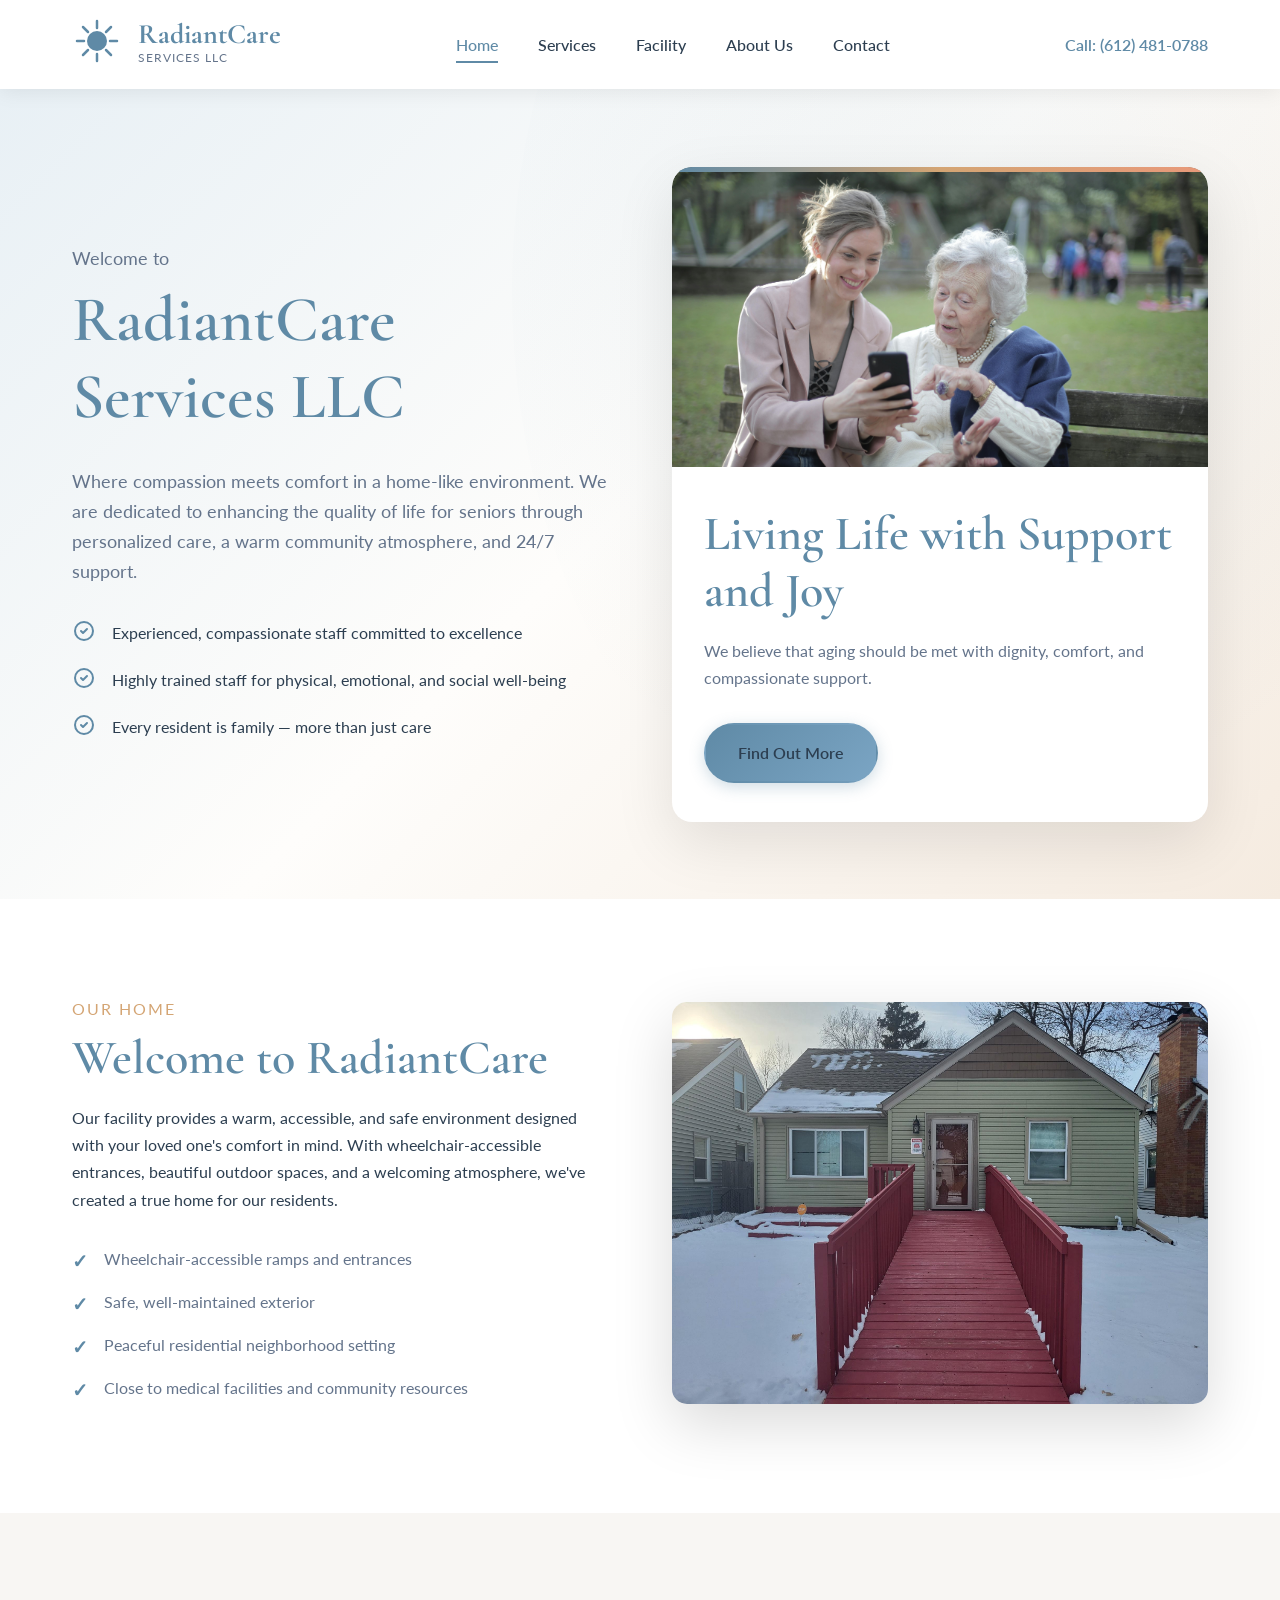
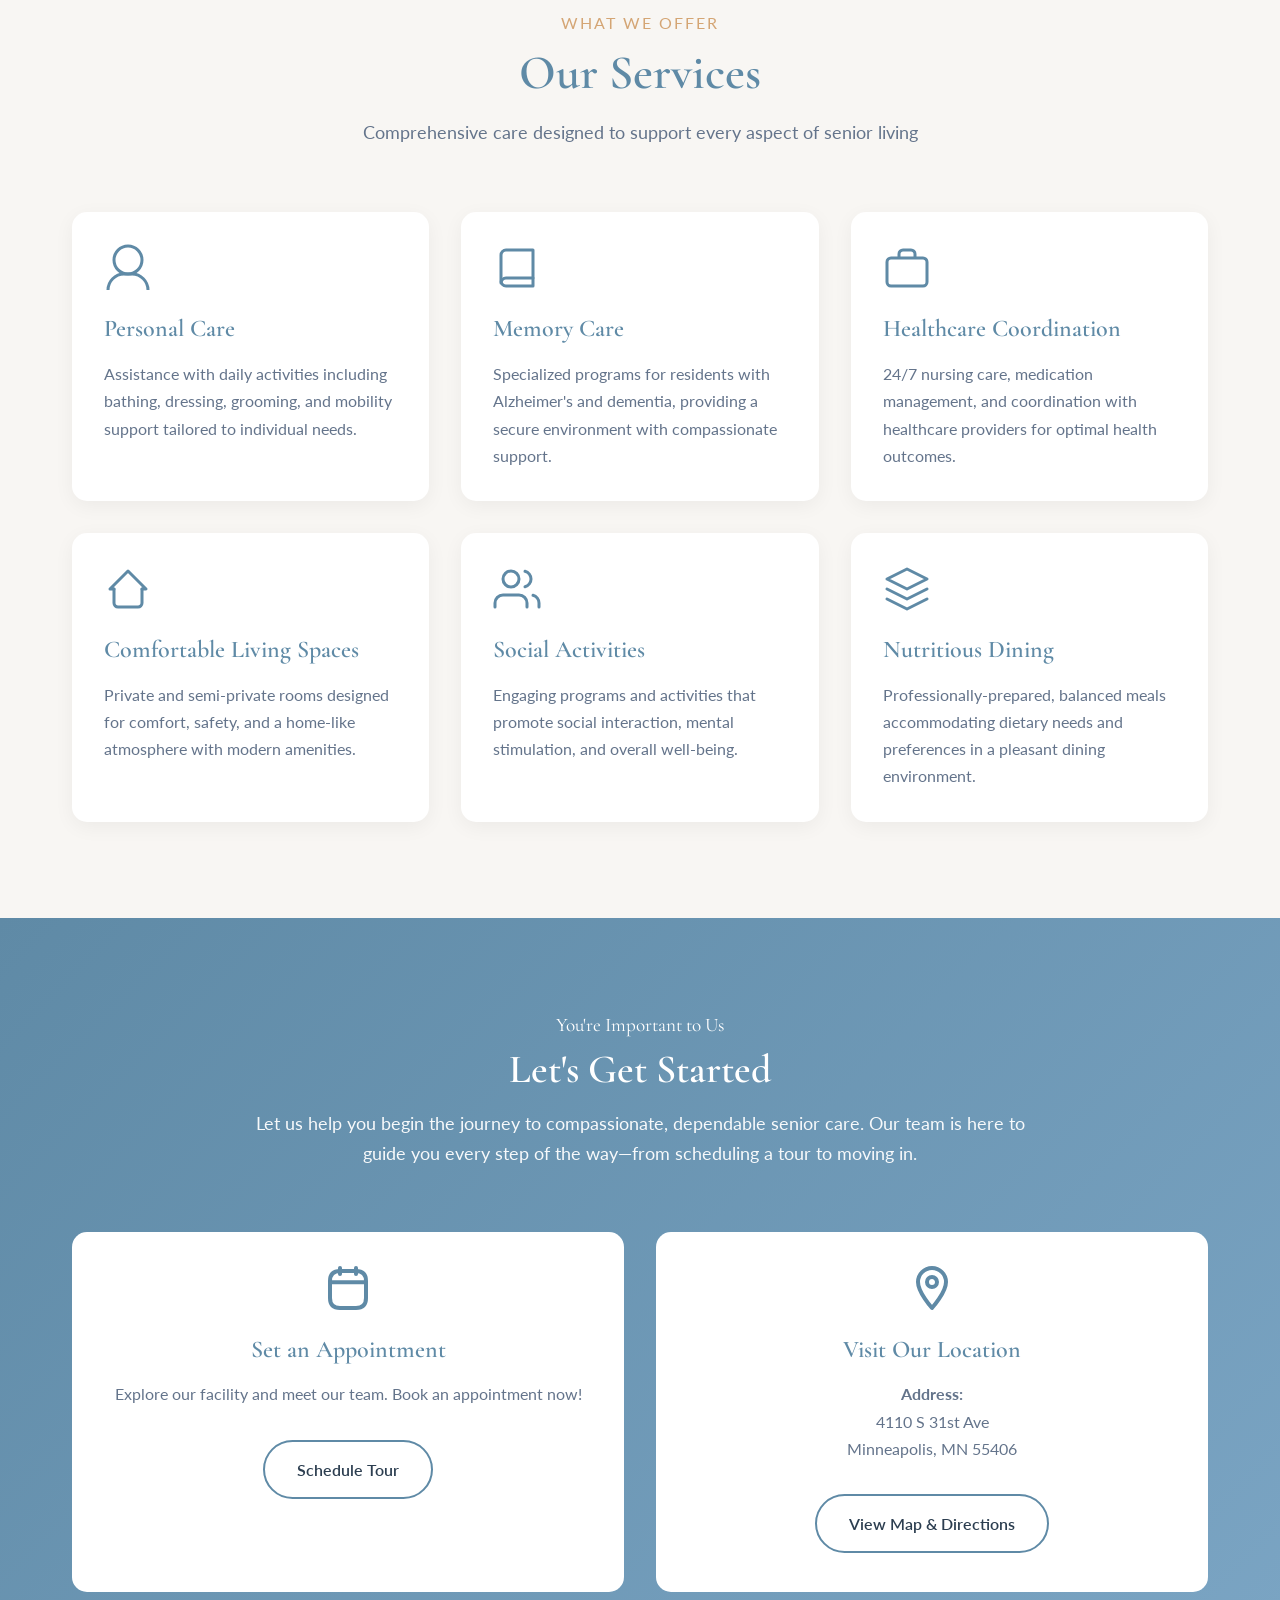
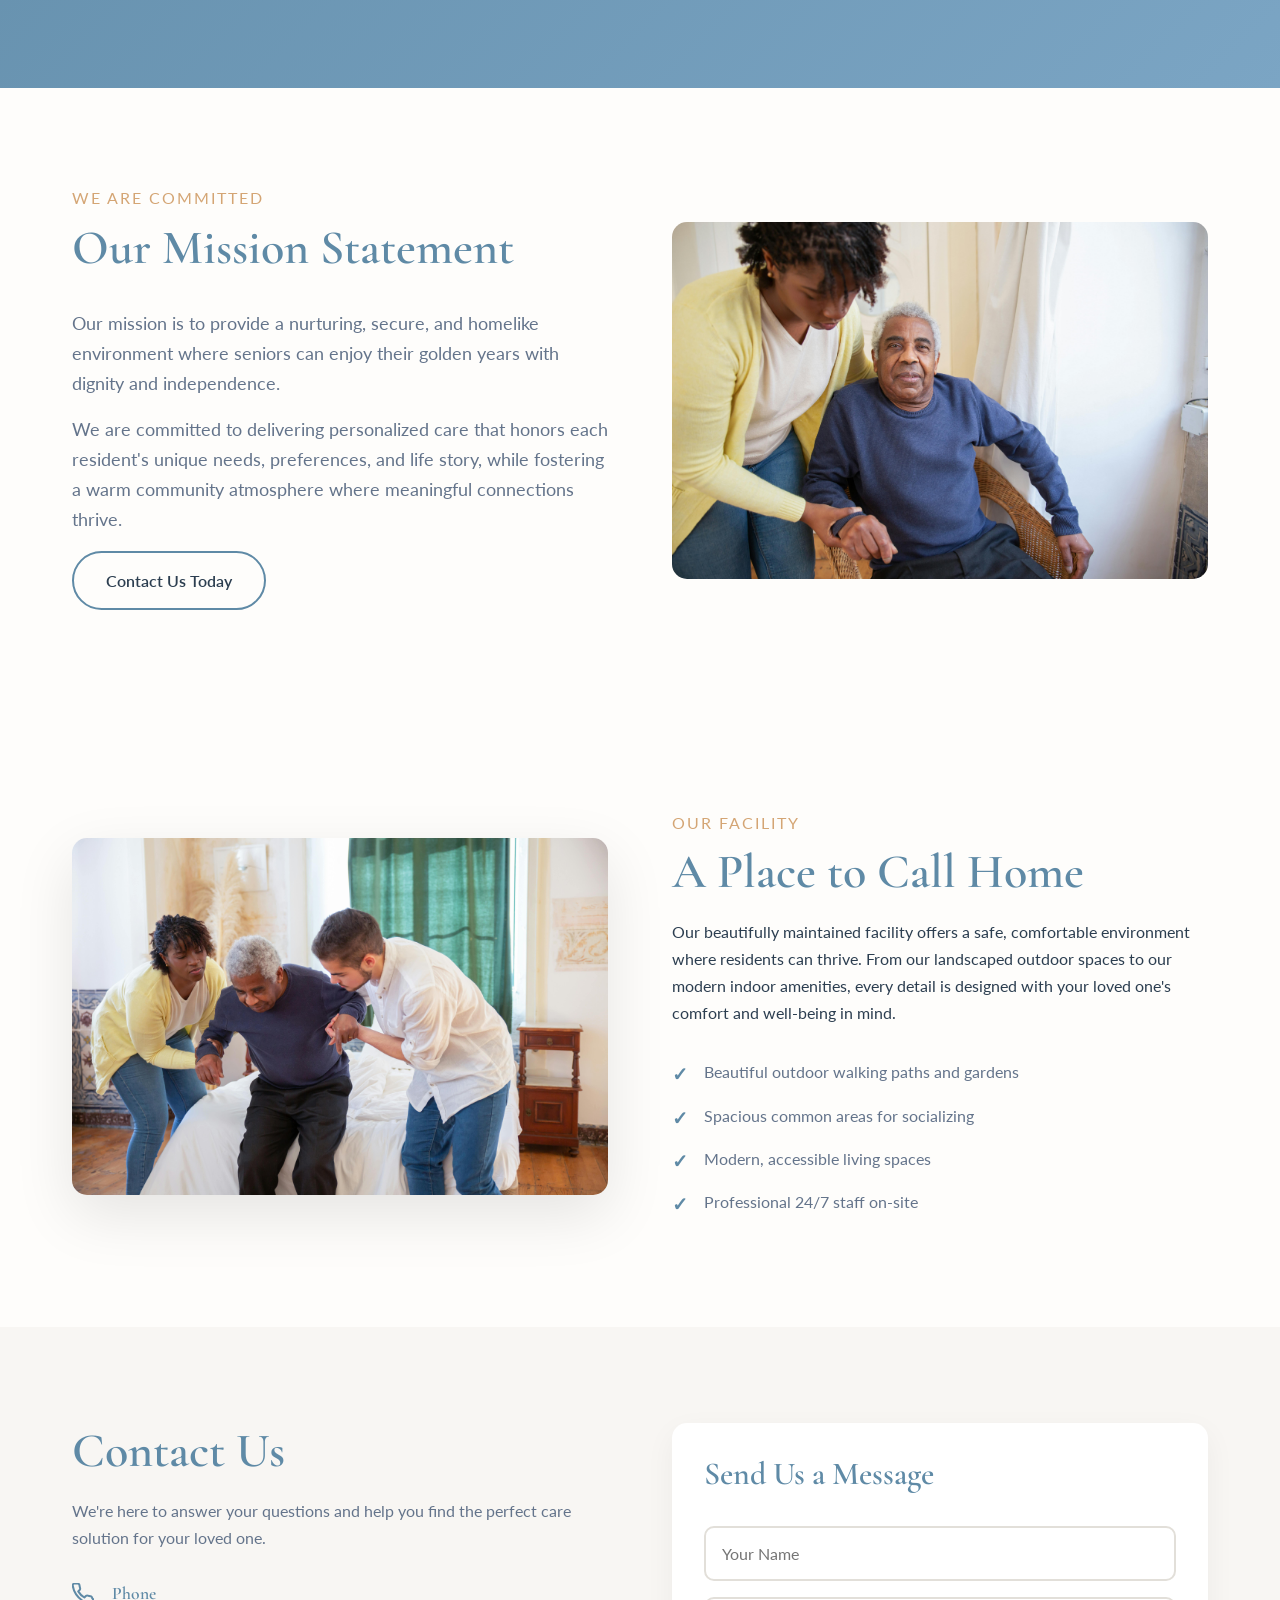
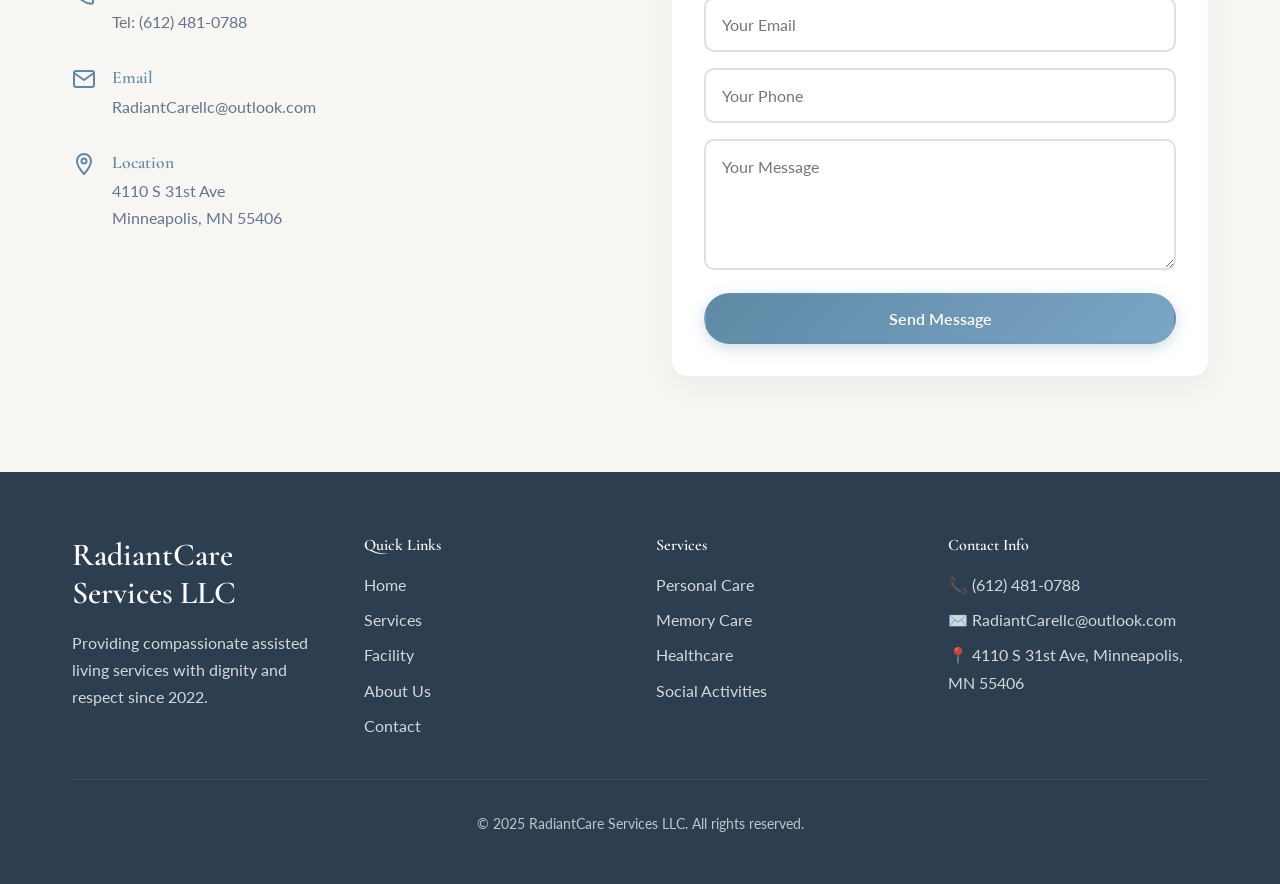
==== commit b9010bb8: "Update index.html" ====
--- a/index.html
+++ b/index.html
@@ -199,7 +199,7 @@
                         </svg>
                     </div>
                     <h3>Nutritious Dining</h3>
-                    <p>Chef-prepared, balanced meals accommodating dietary needs and preferences in a pleasant dining environment.</p>
+                    <p> Professionally-prepared, balanced meals accommodating dietary needs and preferences in a pleasant dining environment.</p>
                 </div>
             </div>
         </div>
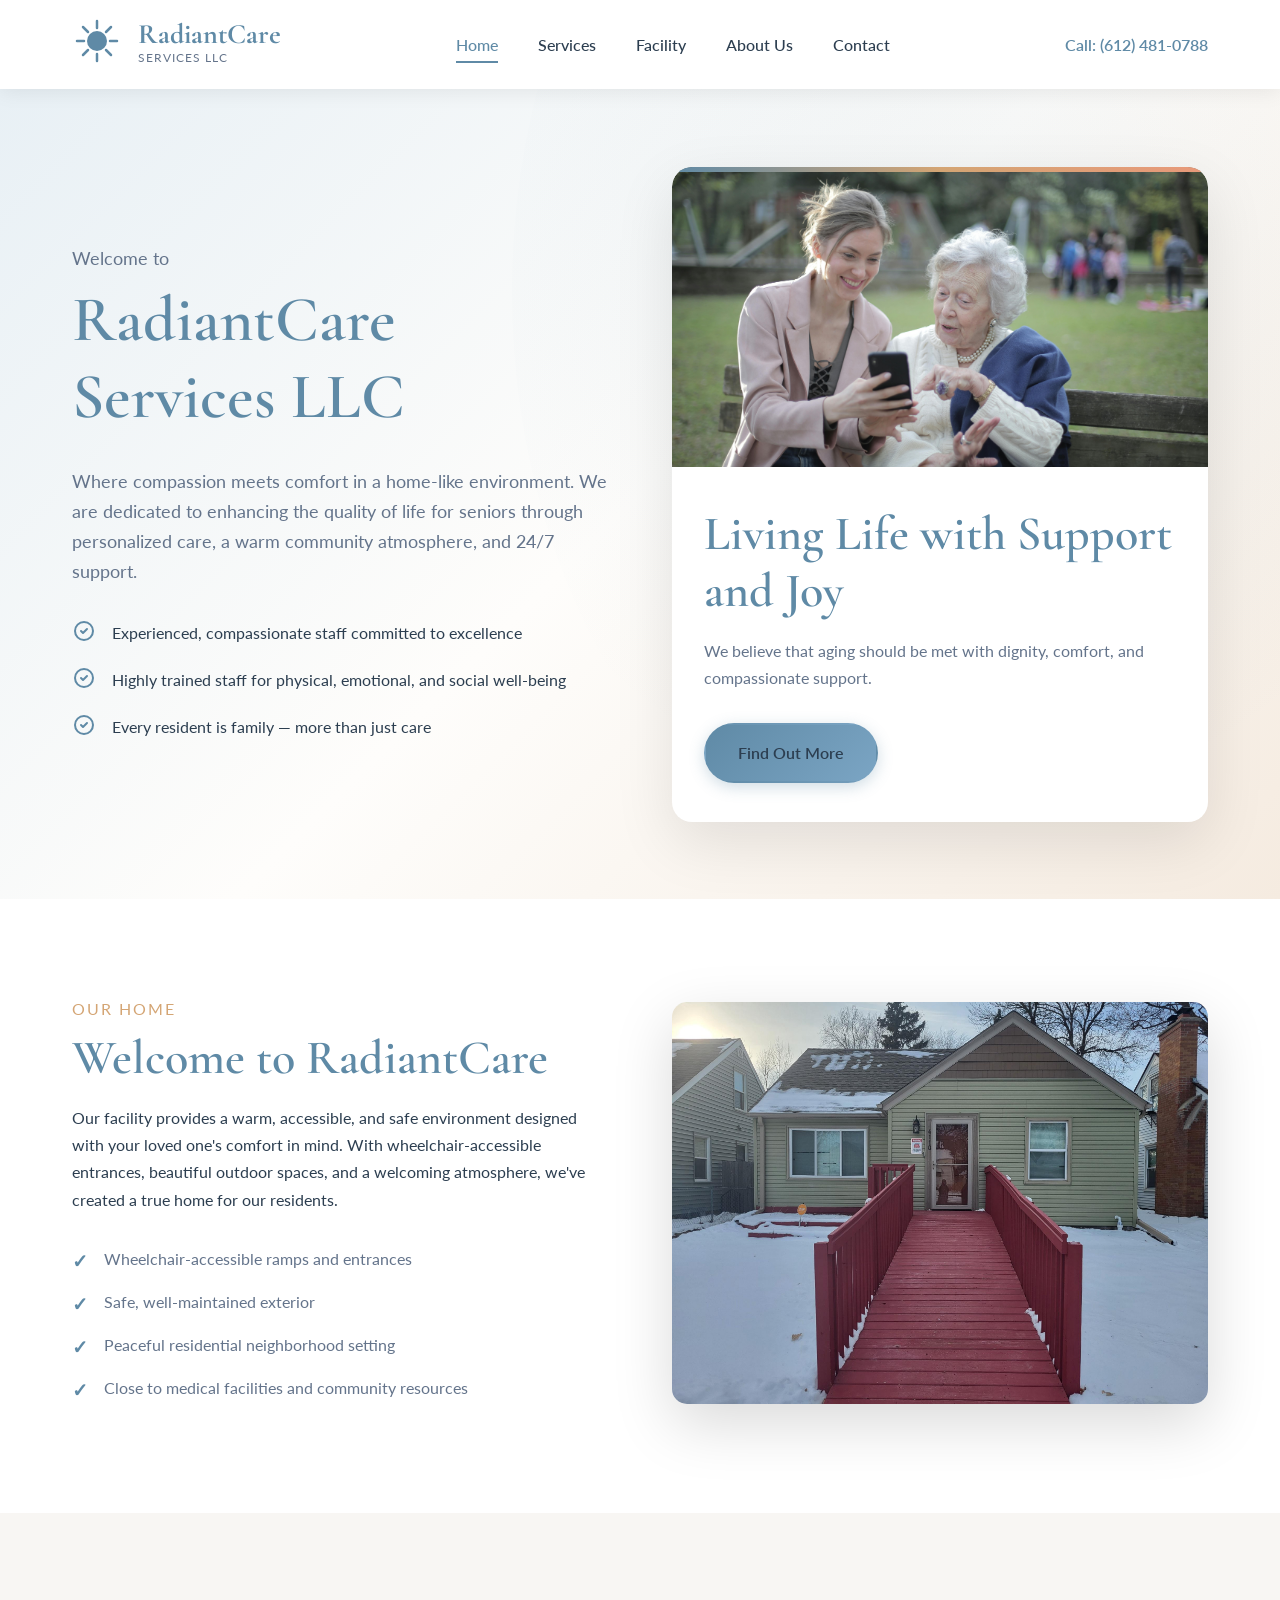
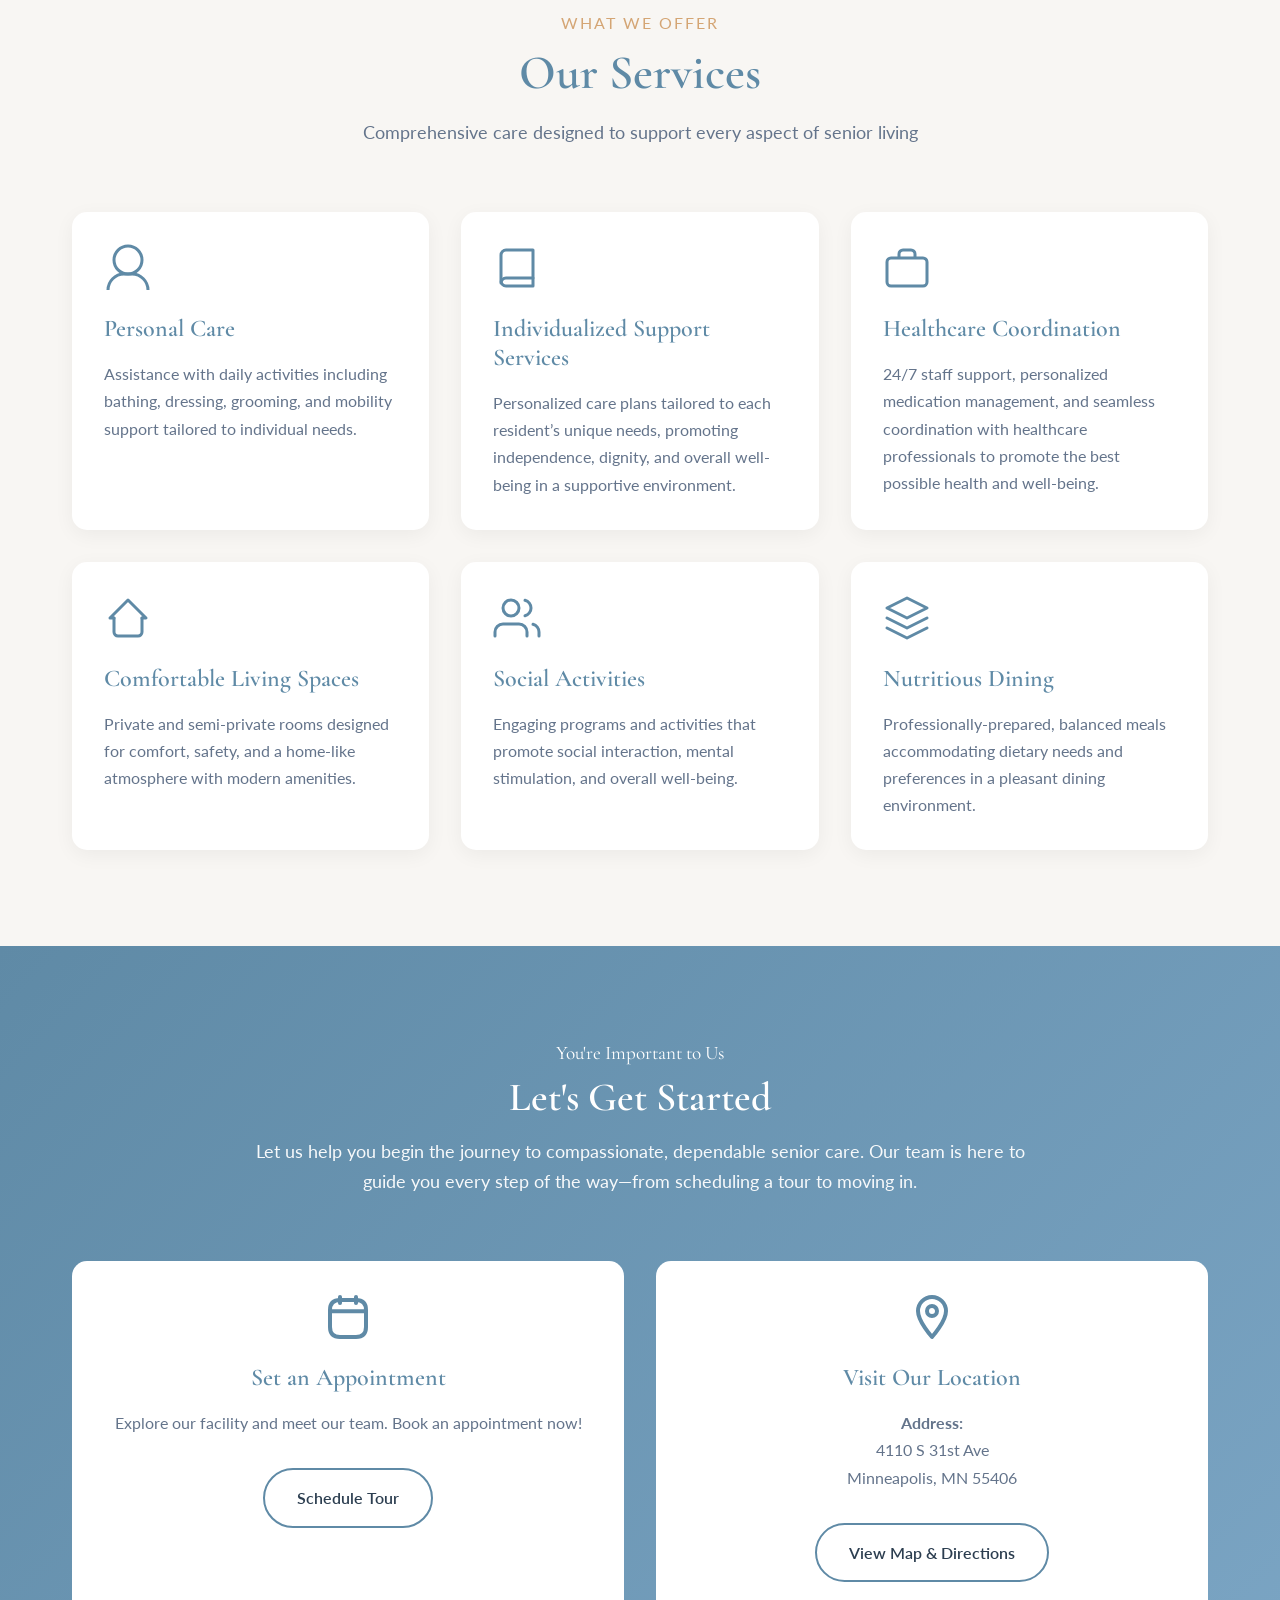
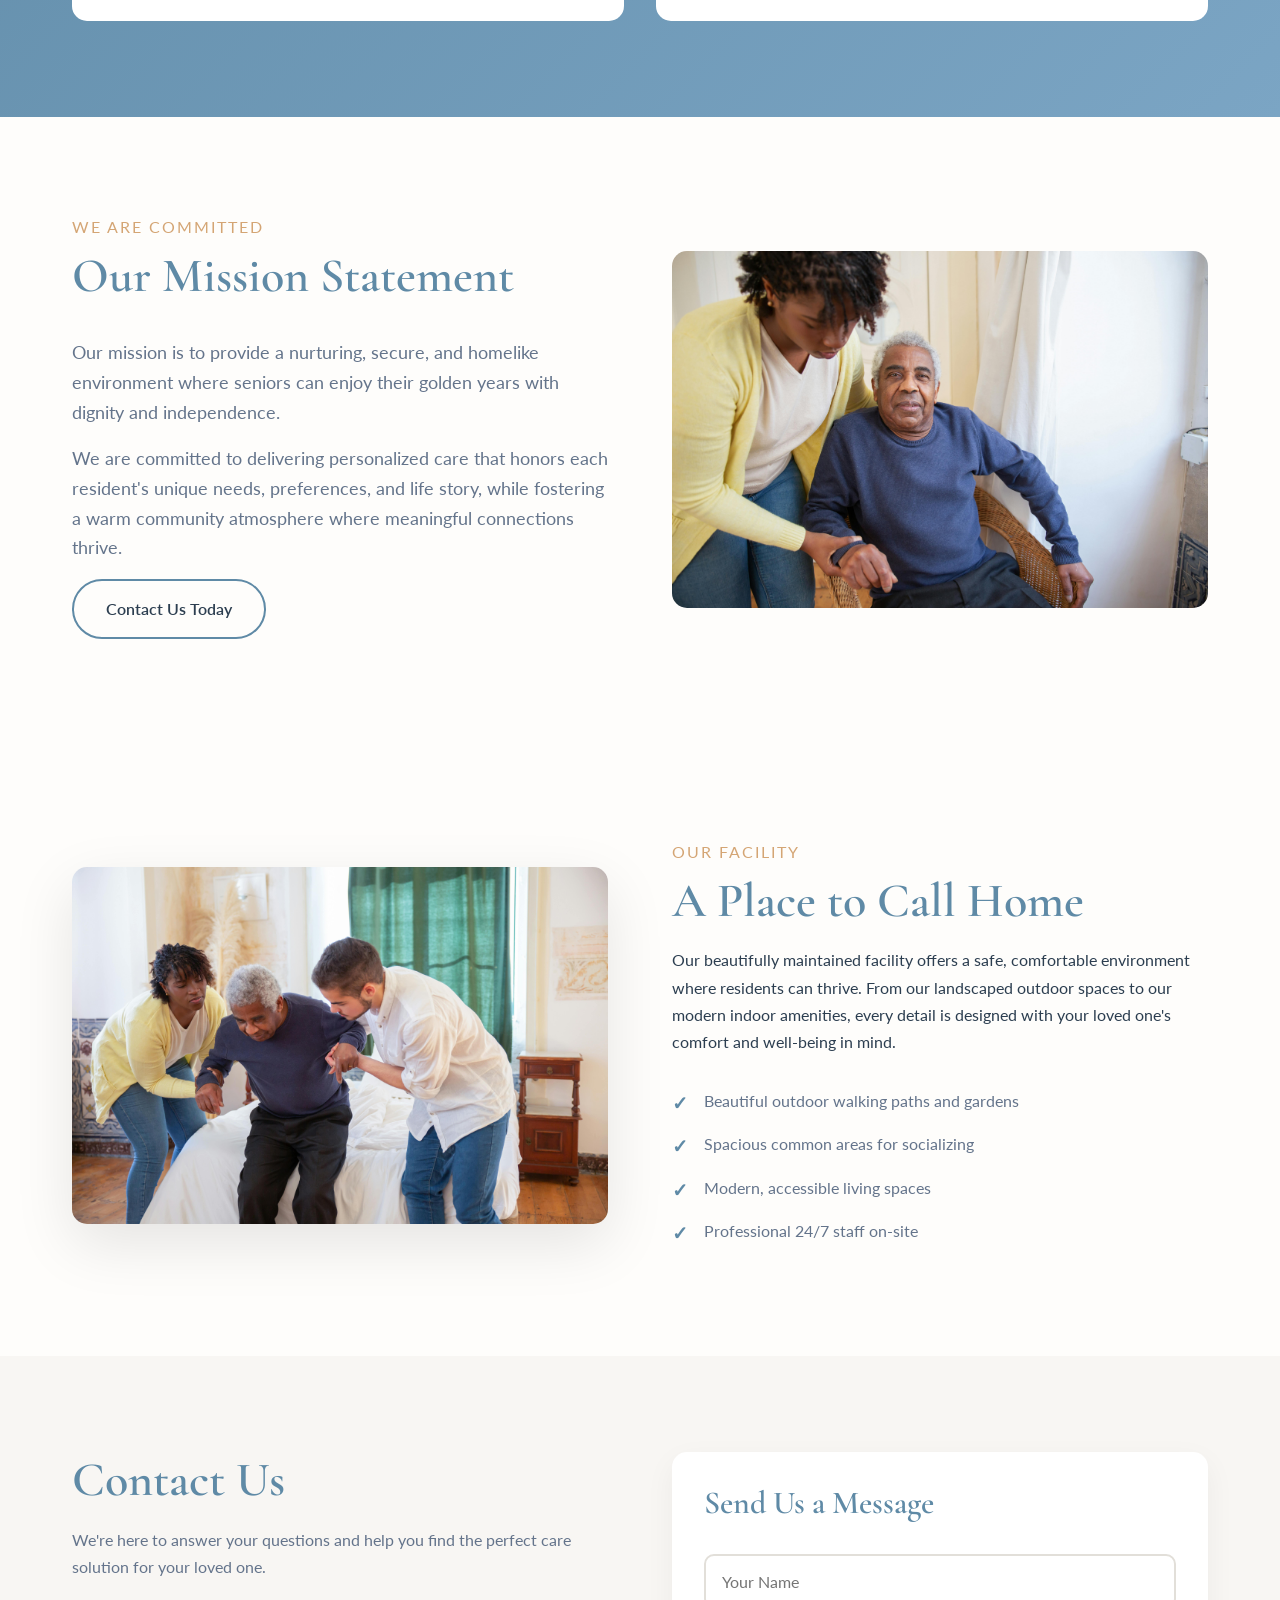
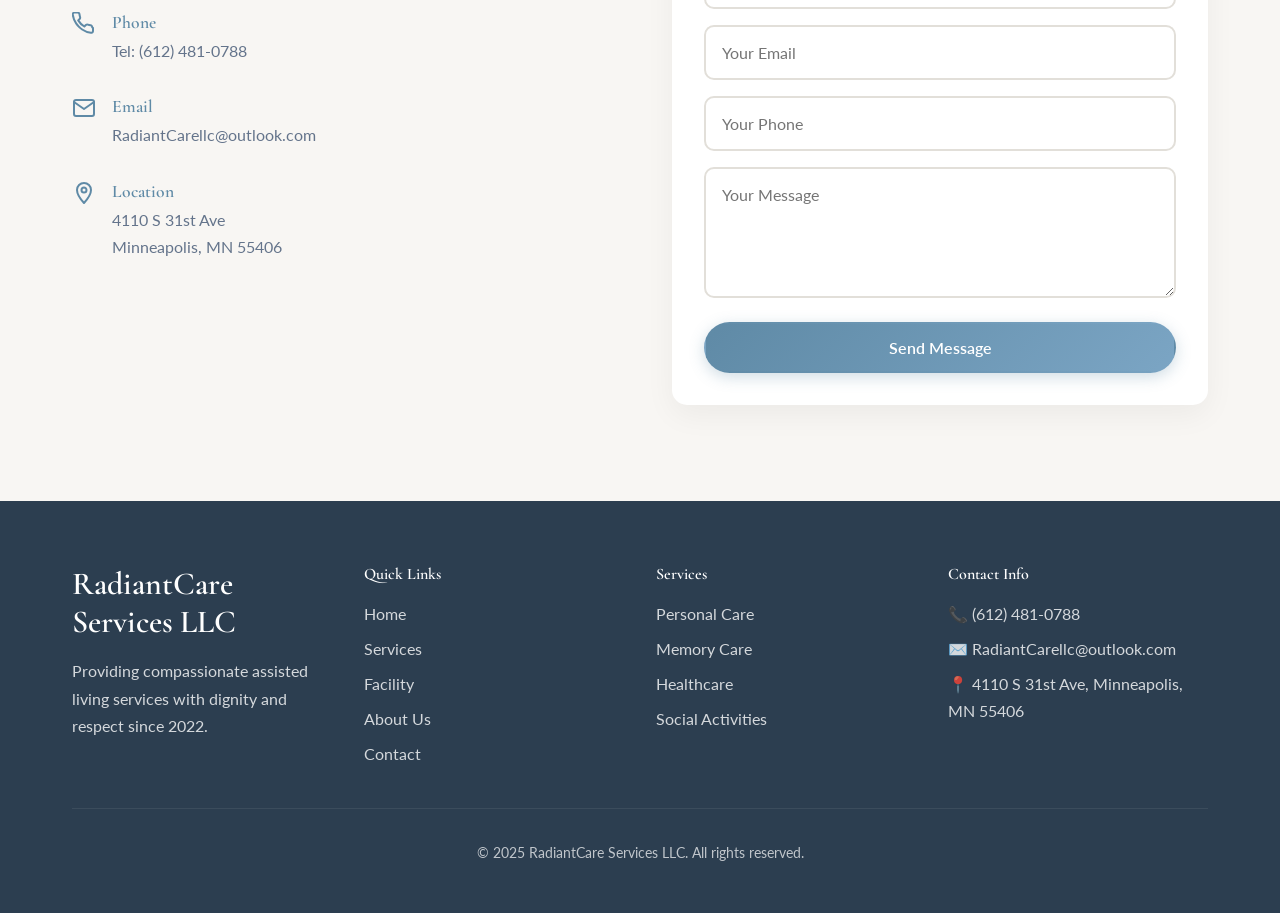
==== commit bf5d6ceb: "Update index.html" ====
--- a/index.html
+++ b/index.html
@@ -155,8 +155,8 @@
                             <path d="M6.5 3H20V21H6.5C5.83696 21 5.20107 20.7366 4.73223 20.2678C4.26339 19.7989 4 19.163 4 18.5V5.5C4 4.83696 4.26339 4.20107 4.73223 3.73223C5.20107 3.26339 5.83696 3 6.5 3Z" stroke="currentColor" stroke-width="1.5" stroke-linecap="round" stroke-linejoin="round"/>
                         </svg>
                     </div>
-                    <h3>Memory Care</h3>
-                    <p>Specialized programs for residents with Alzheimer's and dementia, providing a secure environment with compassionate support.</p>
+                    <h3>Individualized Support Services</h3>
+                    <p>Personalized care plans tailored to each resident’s unique needs, promoting independence, dignity, and overall well-being in a supportive environment.</p>
                 </div>
                 <div class="service-card">
                     <div class="service-icon">
@@ -166,7 +166,7 @@
                         </svg>
                     </div>
                     <h3>Healthcare Coordination</h3>
-                    <p>24/7 nursing care, medication management, and coordination with healthcare providers for optimal health outcomes.</p>
+                    <p>24/7 staff support, personalized medication management, and seamless coordination with healthcare professionals to promote the best possible health and well-being.</p>
                 </div>
                 <div class="service-card">
                     <div class="service-icon">
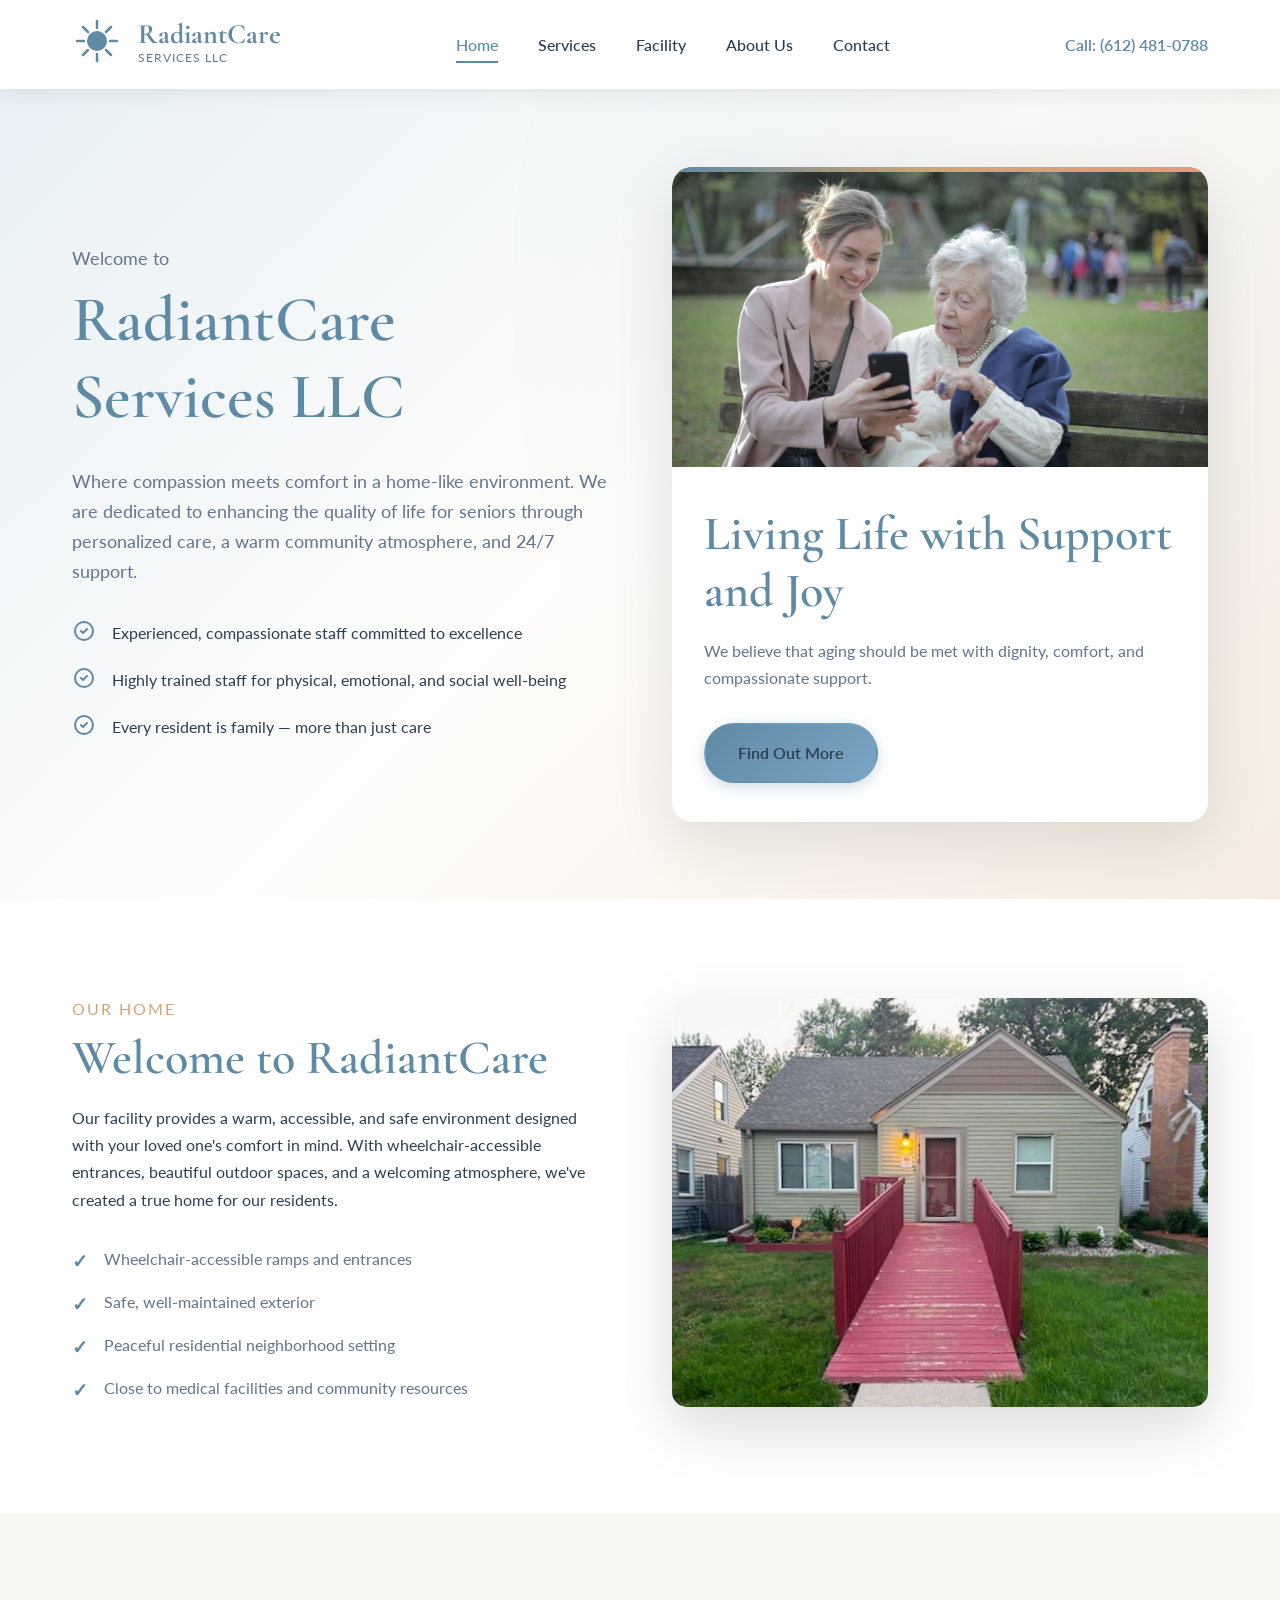
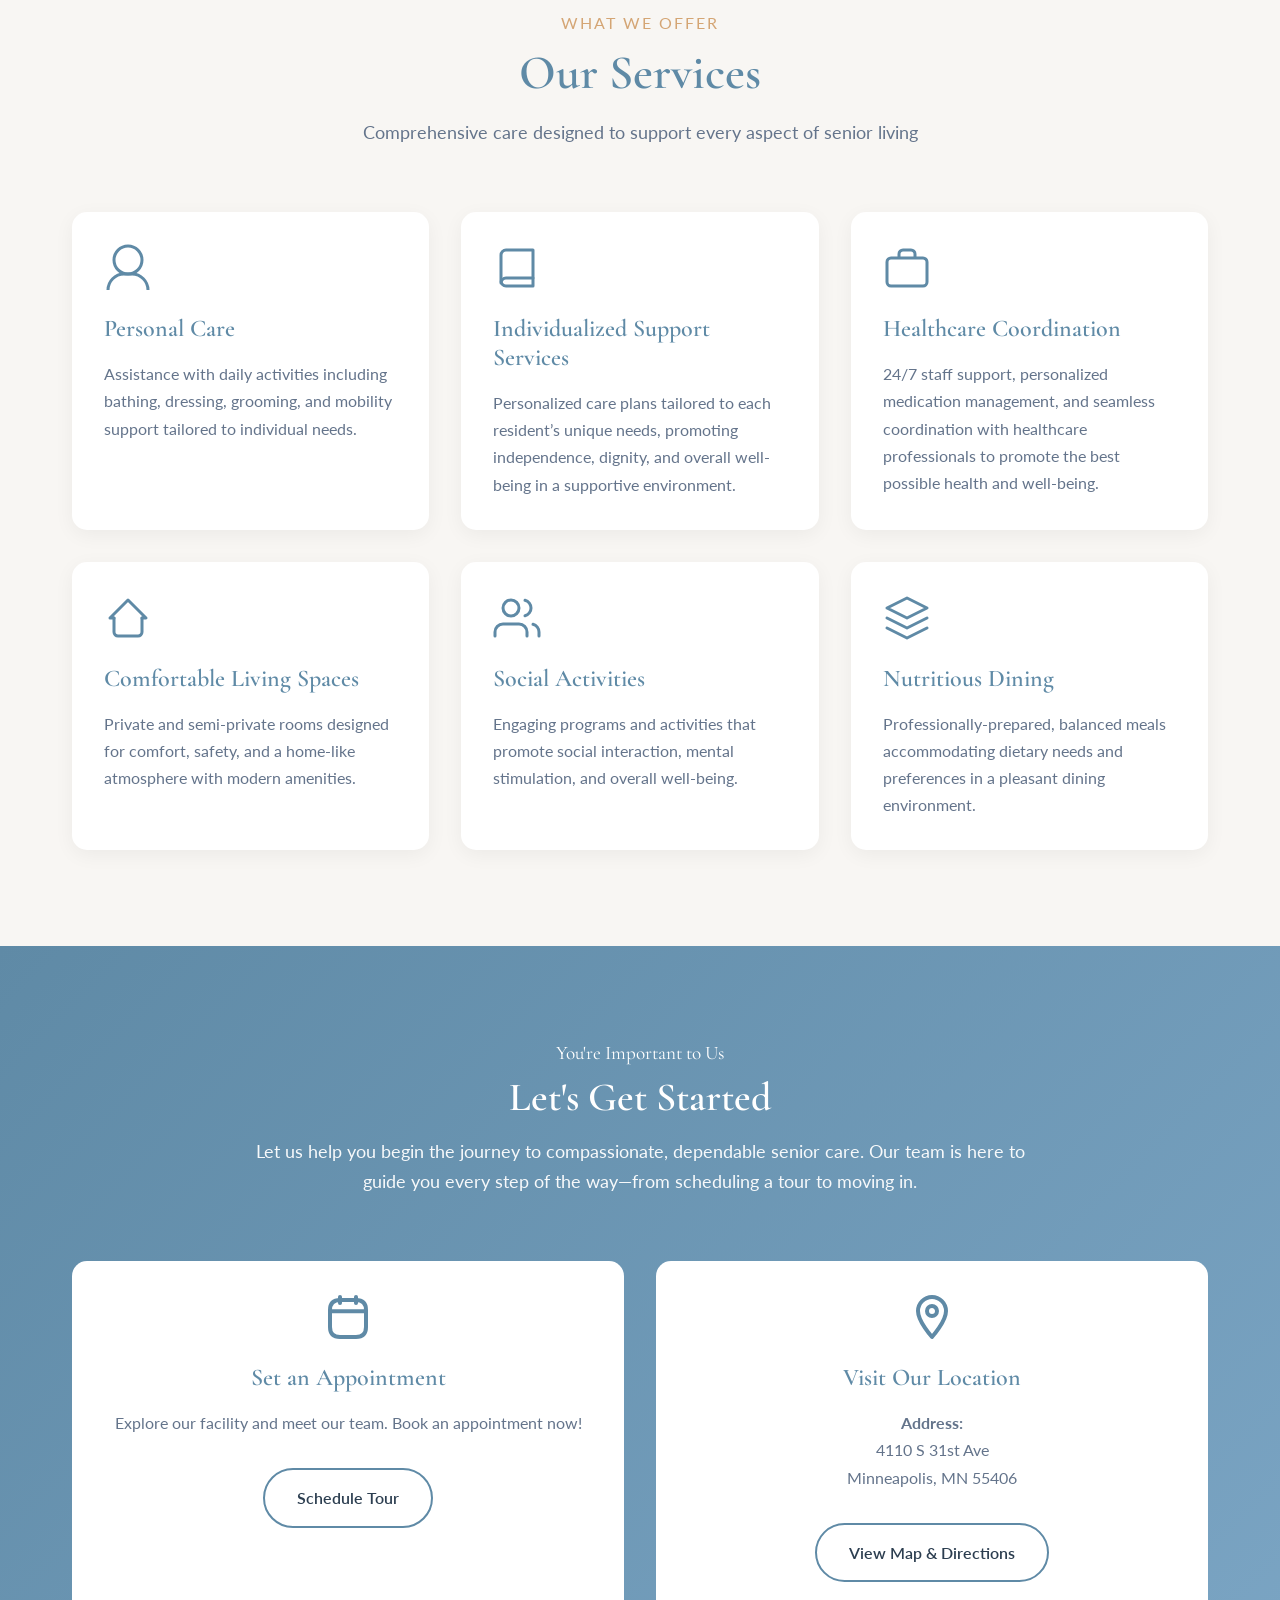
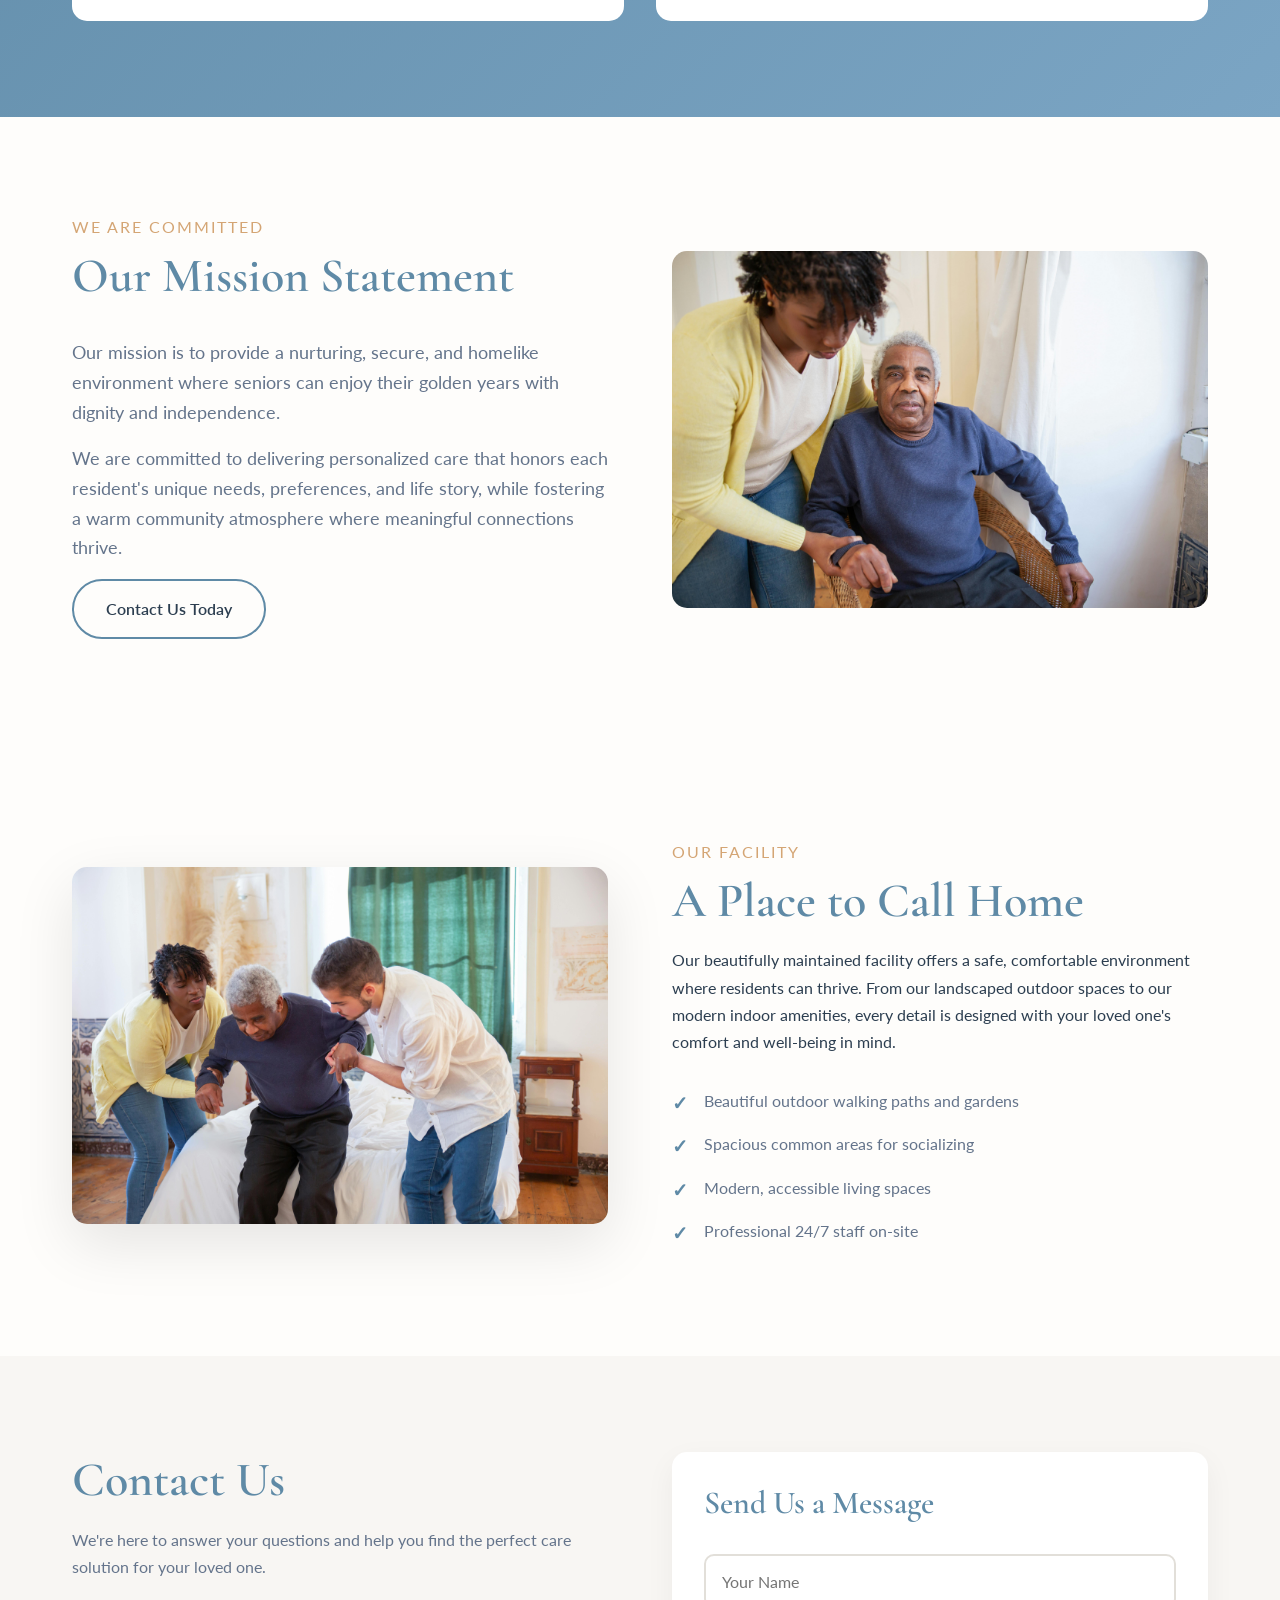
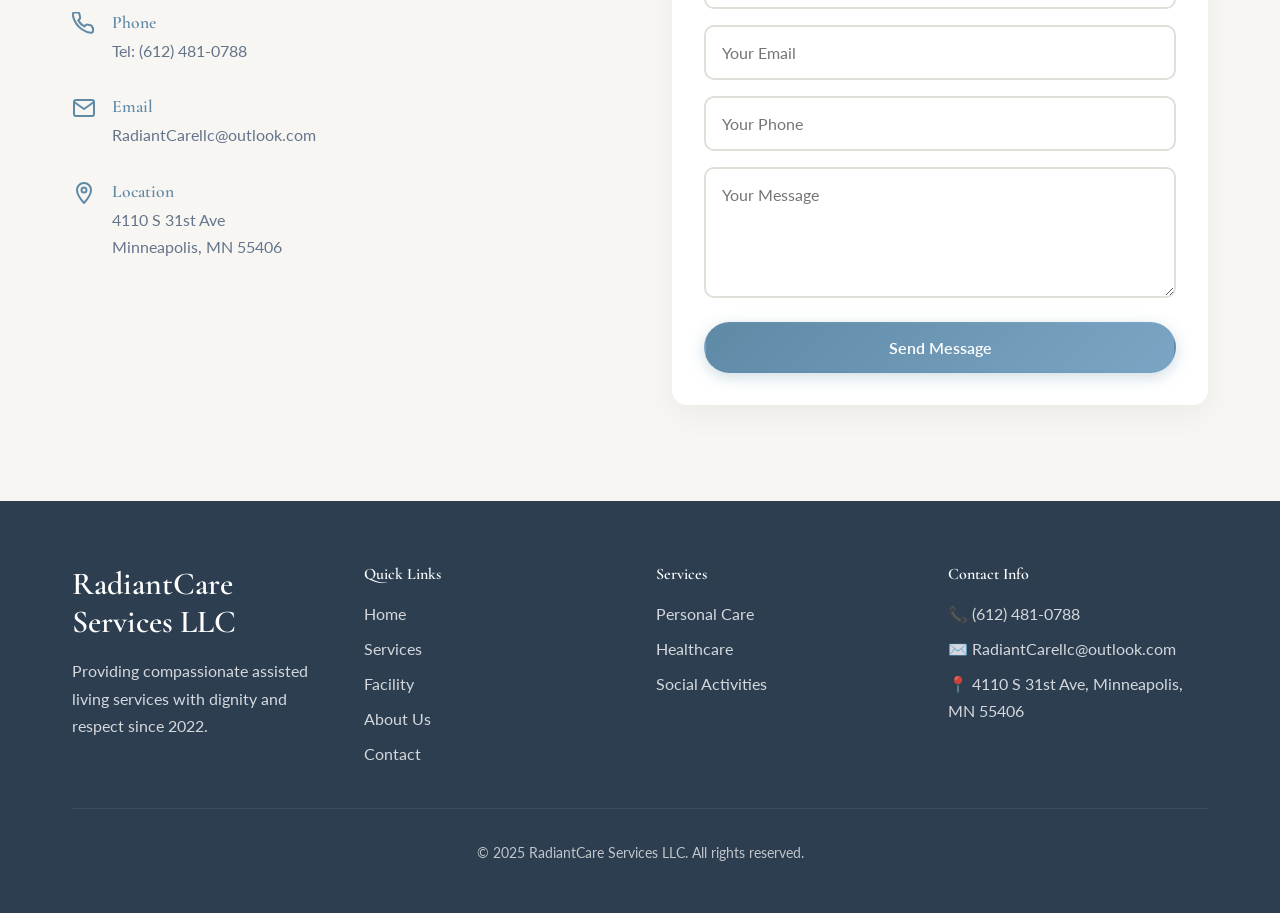
==== commit 69fb5ede: "Update index.html" ====
--- a/index.html
+++ b/index.html
@@ -336,7 +336,7 @@
                 
                 <div class="contact-form">
                     <h3>Send Us a Message</h3>
-                    <form action="https://formspree.io/f/xanyglvb" method="POST" id="contactForm">
+                    <form action="https://formspree.io/f/mdalrdlj" method="POST" id="contactForm">
                         <div class="form-group">
                             <input type="text" name="name" placeholder="Your Name" required>
                         </div>
@@ -378,7 +378,6 @@
                     <h4>Services</h4>
                     <ul>
                         <li><a href="#services">Personal Care</a></li>
-                        <li><a href="#services">Memory Care</a></li>
                         <li><a href="#services">Healthcare</a></li>
                         <li><a href="#services">Social Activities</a></li>
                     </ul>
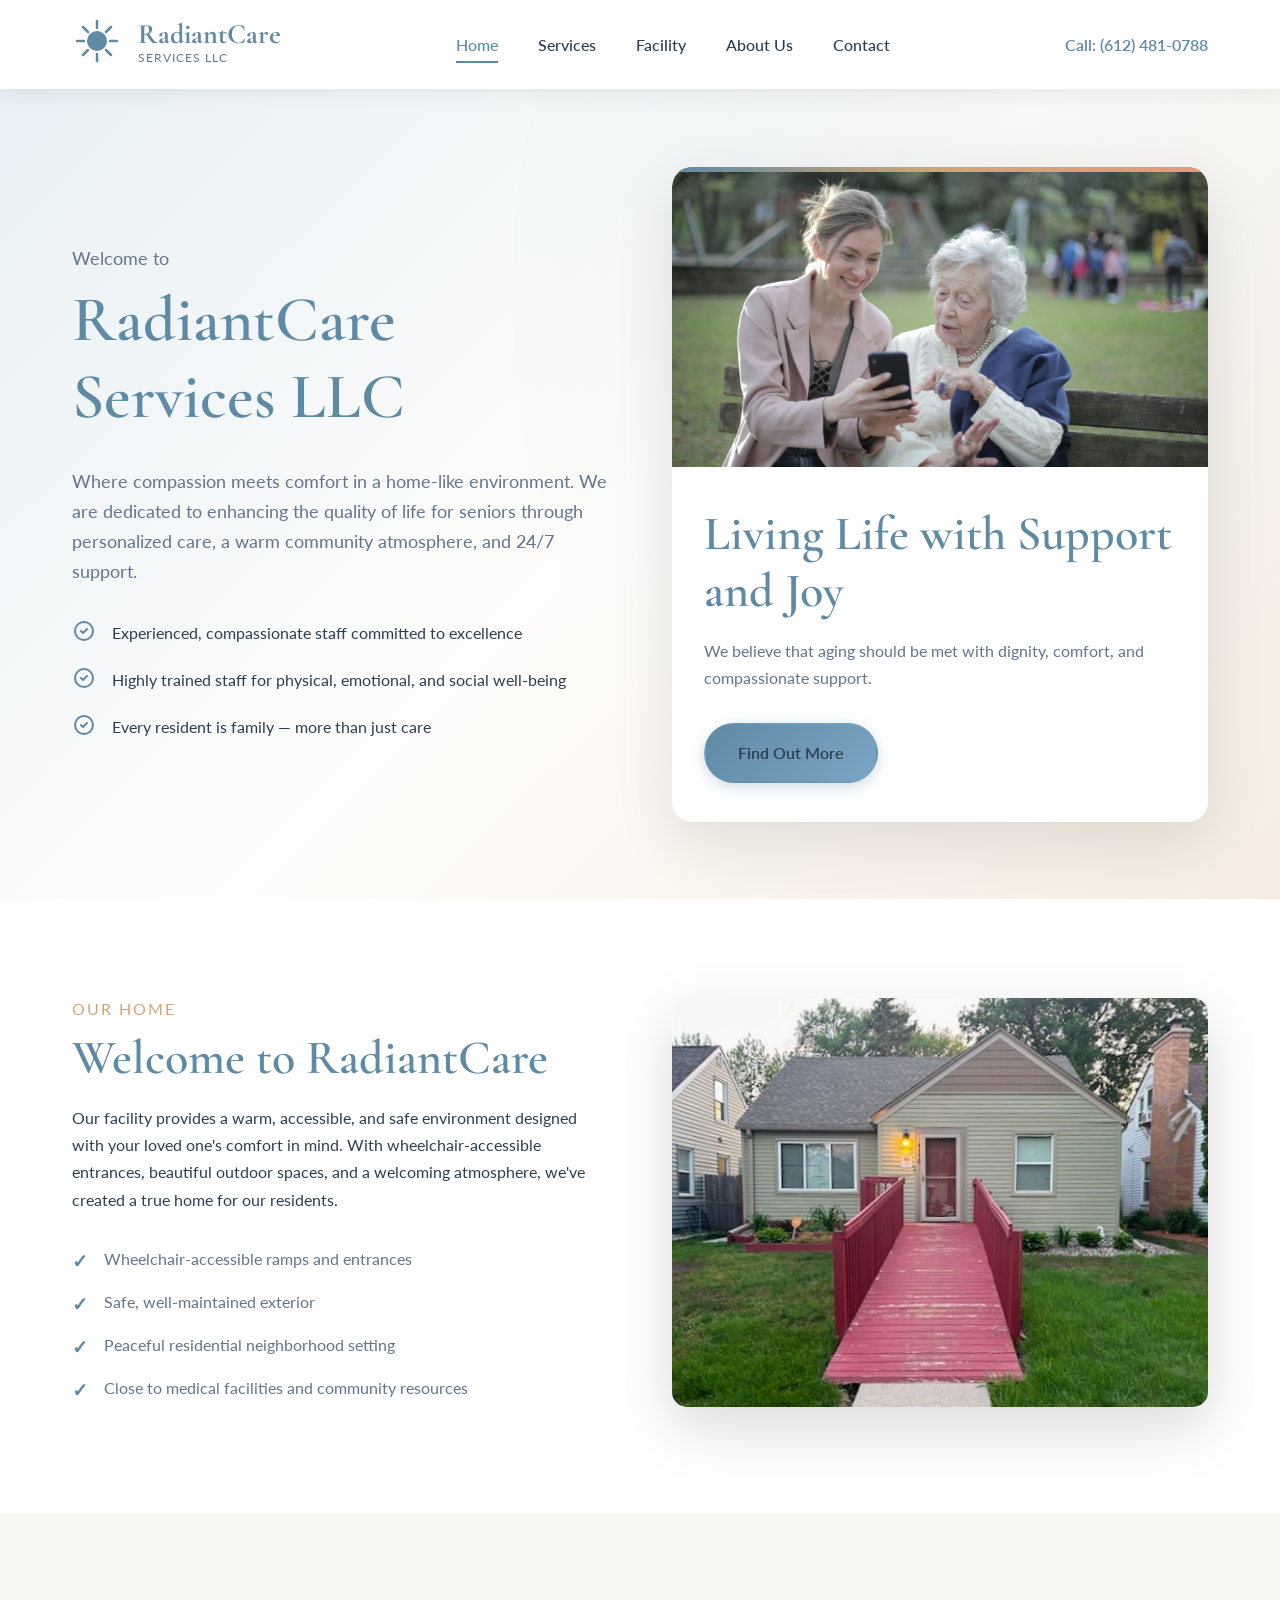
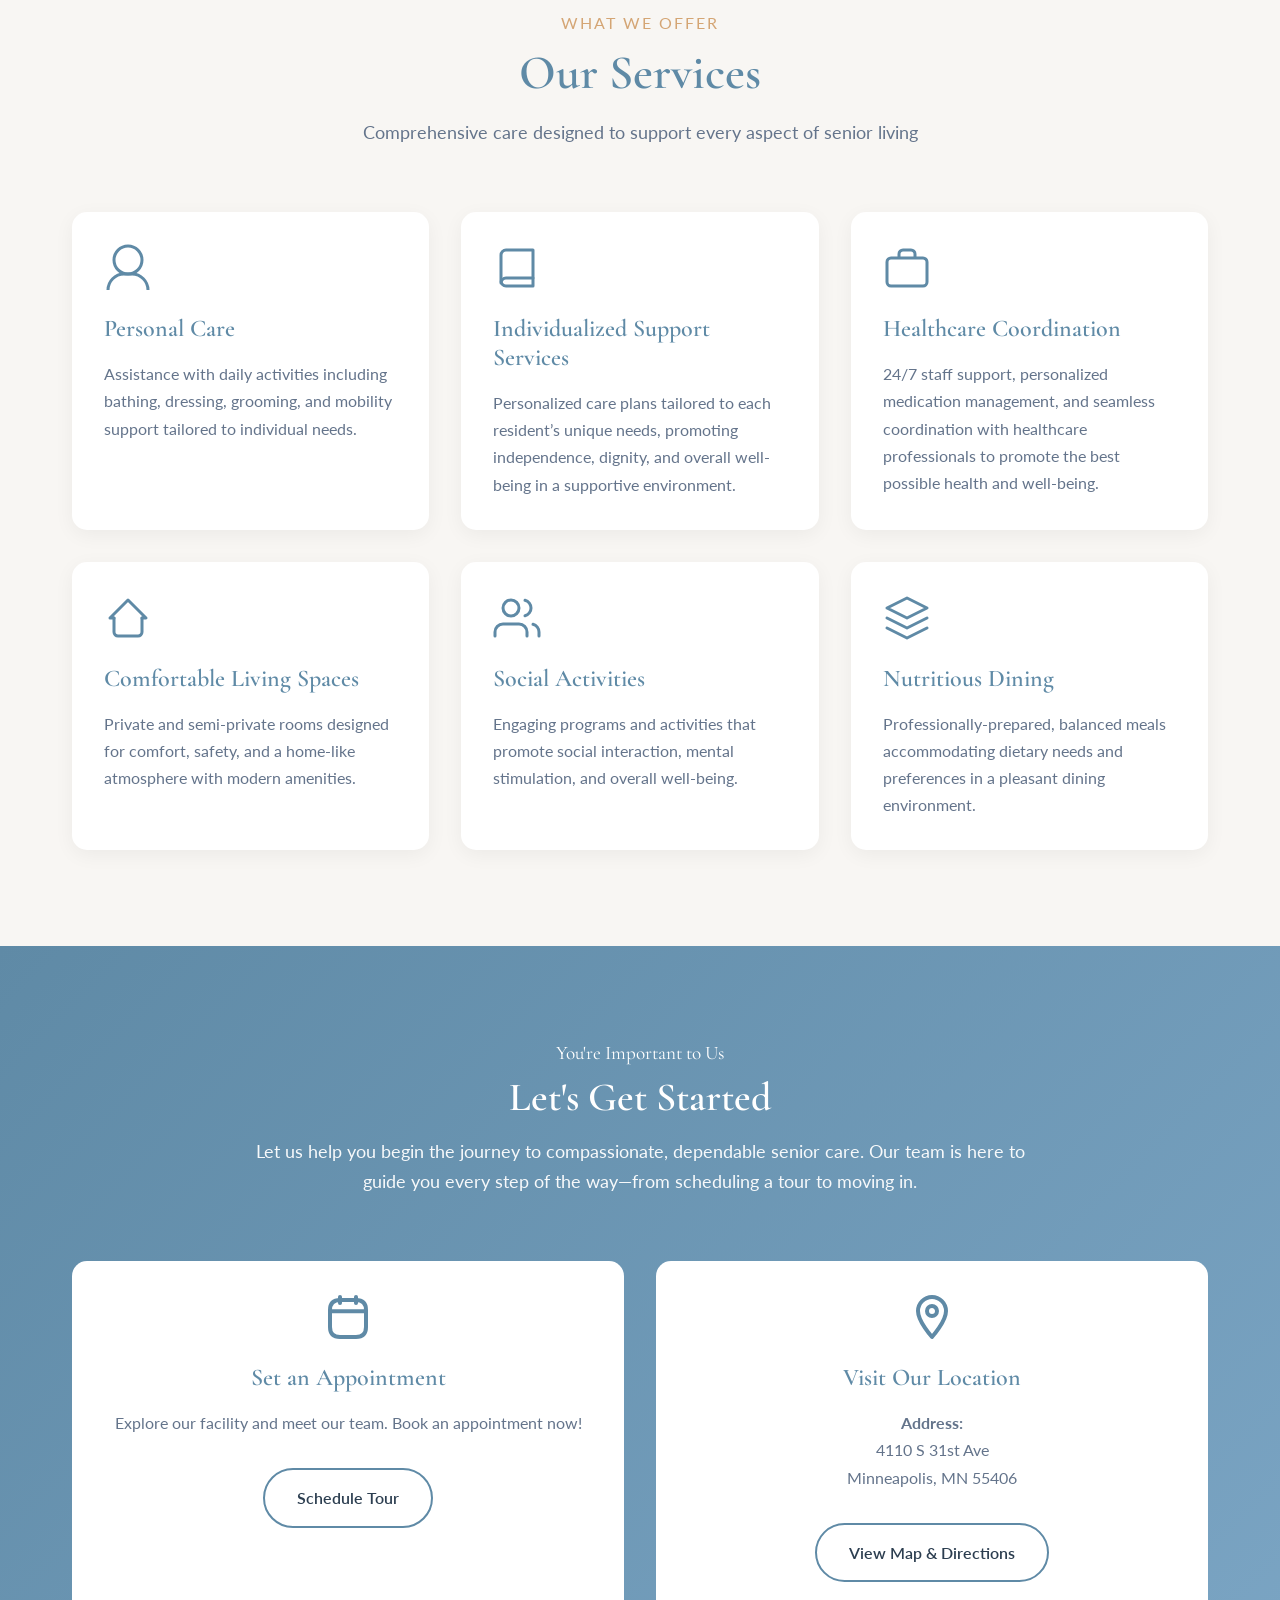
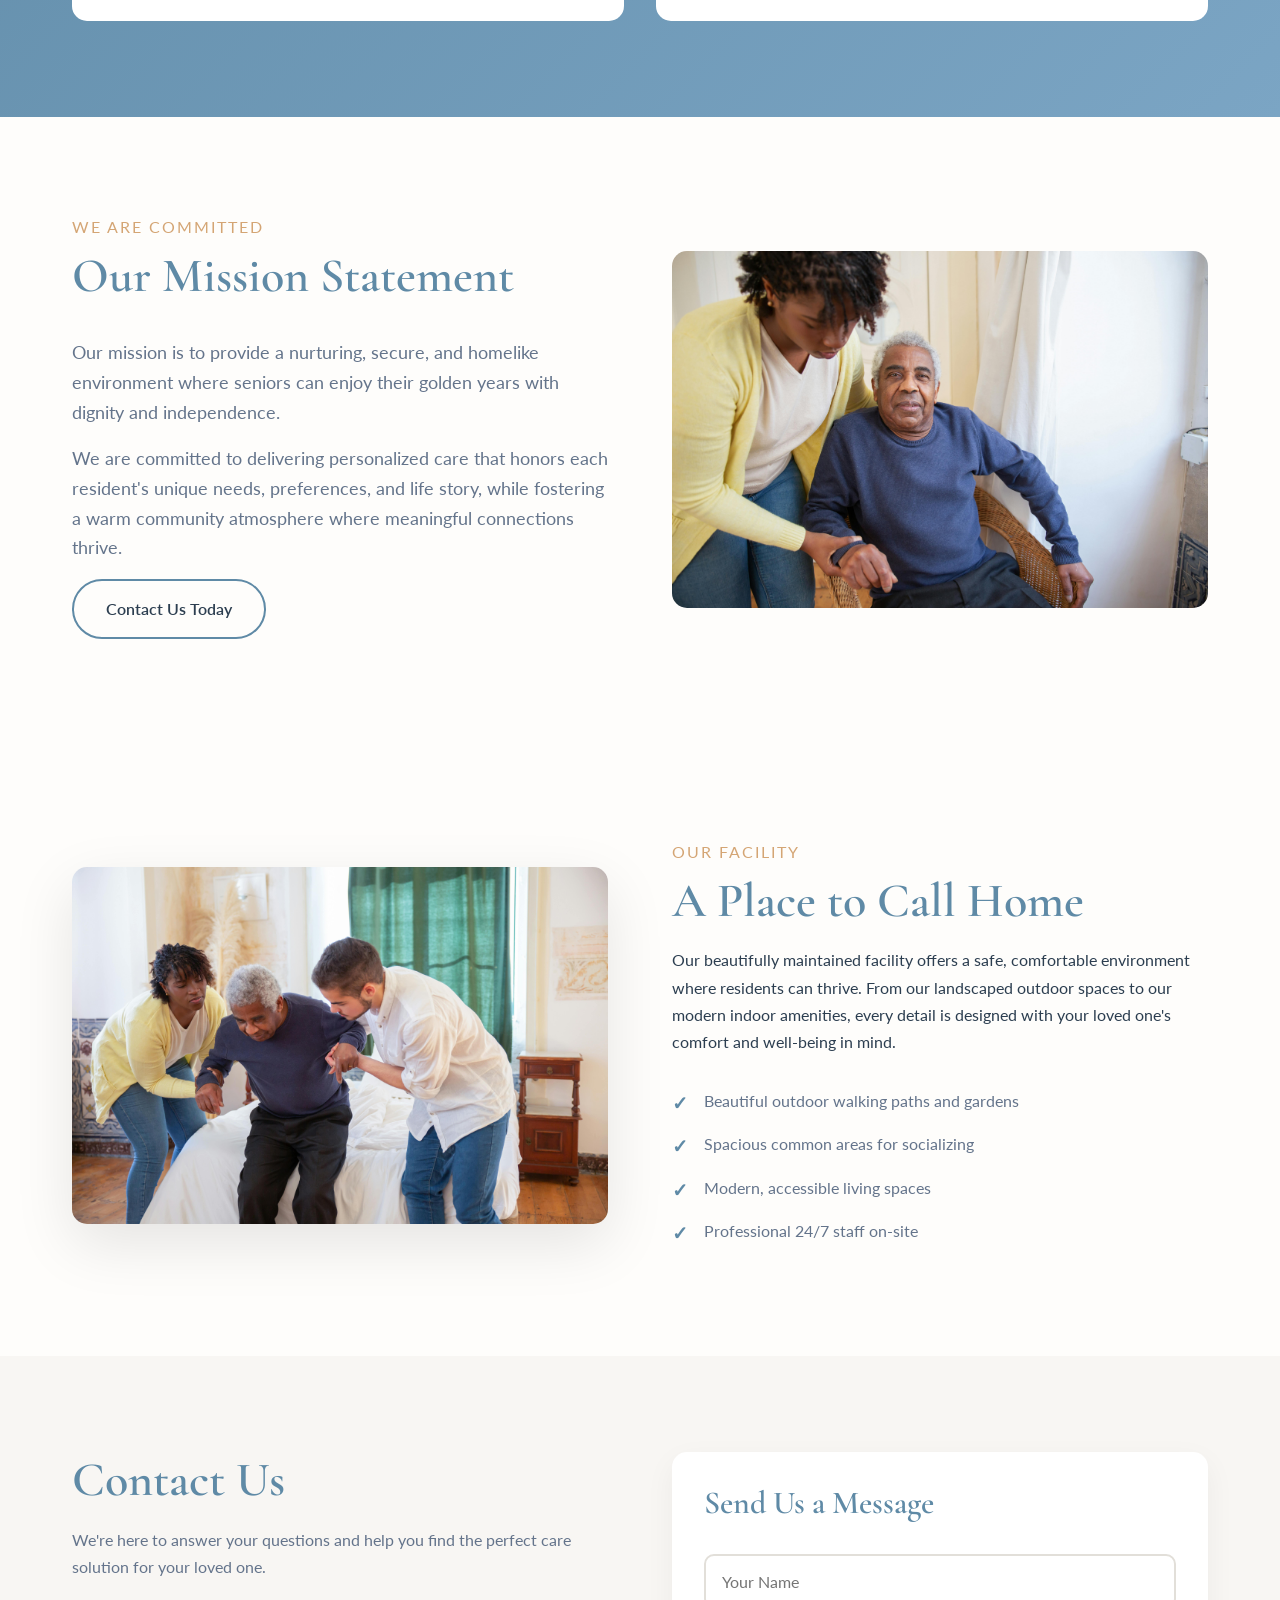
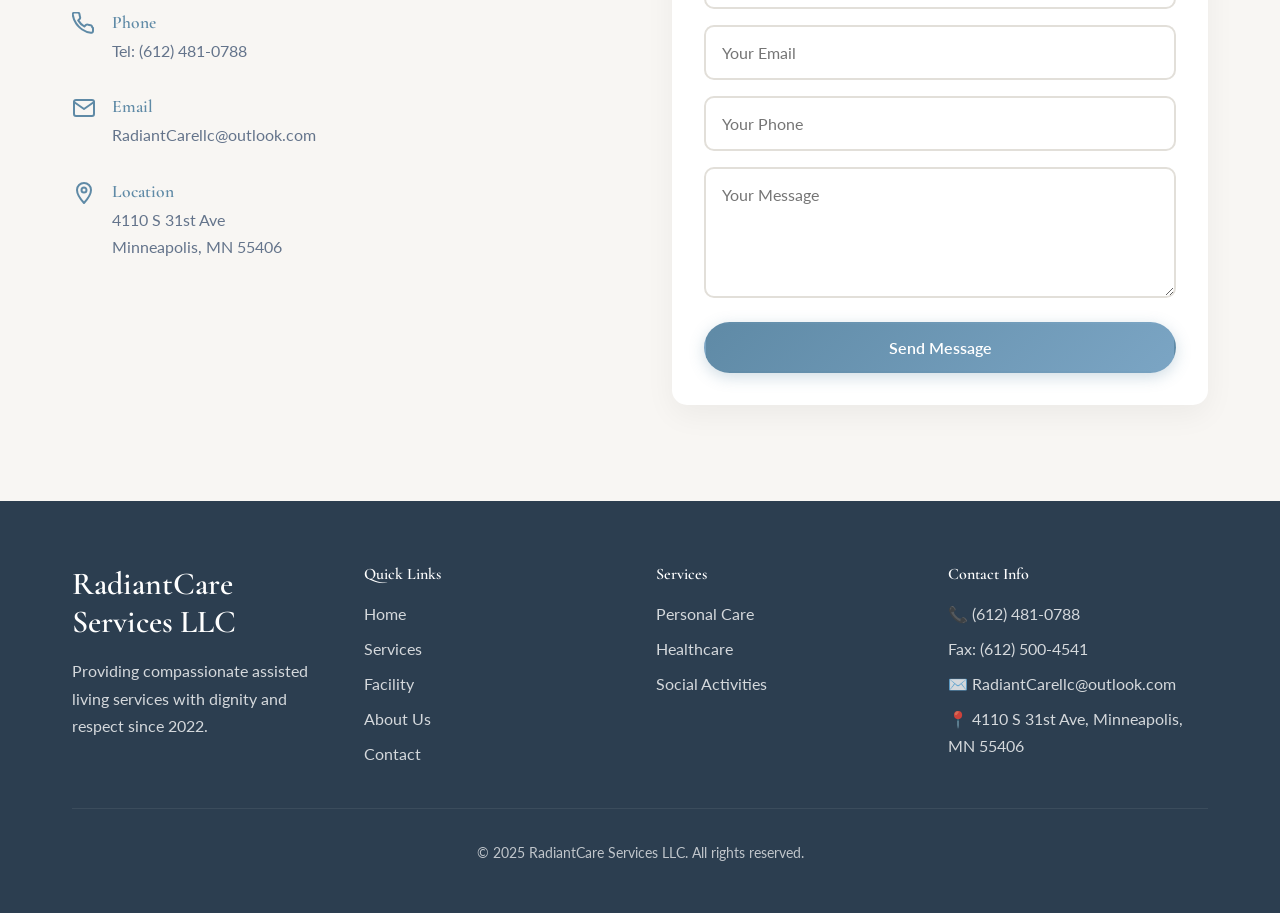
==== commit c64ef973: "Update index.html" ====
--- a/index.html
+++ b/index.html
@@ -10,7 +10,7 @@
     <link href="https://fonts.googleapis.com/css2?family=Cormorant+Garamond:wght@300;400;600;700&family=Lato:wght@300;400;700&display=swap" rel="stylesheet">
 </head>
 <body>
-    <!-- Navigation -->
+    <!-- Navigation hello -->
     <nav class="navbar">
         <div class="container">
             <div class="nav-wrapper">
@@ -386,6 +386,7 @@
                     <h4>Contact Info</h4>
                     <ul class="contact-list">
                         <li>📞 (612) 481-0788</li>
+                        <li>Fax: (612) 500-4541</li>
                         <li>✉️ RadiantCarellc@outlook.com</li>
                         <li>📍 4110 S 31st Ave, Minneapolis, MN 55406</li>
                     </ul>
